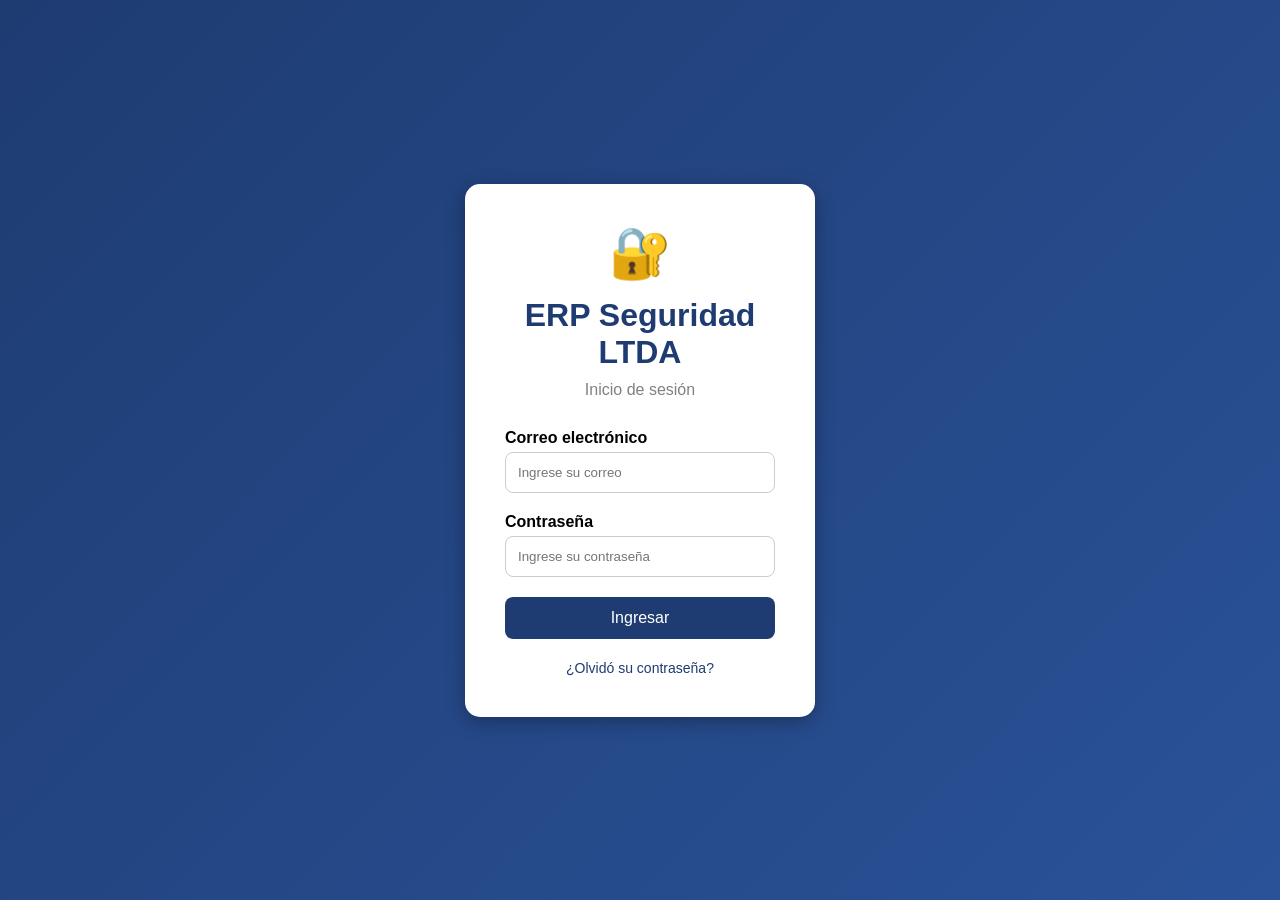
==== index.html @ 624d4dd3 "Se agrega pantalla login" ====
<!DOCTYPE html>
<html lang="es">
<head>
    <meta charset="UTF-8">
    <meta name="viewport" content="width=device-width, initial-scale=1.0">
    <title>Login ERP - Seguridad LTDA</title>

    <style>

        *{
            margin: 0;
            padding: 0;
            box-sizing: border-box;
            font-family: Arial, Helvetica, sans-serif;
        }

        body{
            background: linear-gradient(135deg, #1e3c72, #2a5298);
            height: 100vh;
            display: flex;
            justify-content: center;
            align-items: center;
        }

        .login-container{
            background: white;
            width: 350px;
            padding: 40px;
            border-radius: 15px;
            box-shadow: 0px 5px 20px rgba(0,0,0,0.3);
        }

        .login-container h1{
            text-align: center;
            margin-bottom: 10px;
            color: #1e3c72;
        }

        .login-container p{
            text-align: center;
            margin-bottom: 30px;
            color: gray;
        }

        .input-group{
            margin-bottom: 20px;
        }

        .input-group label{
            display: block;
            margin-bottom: 5px;
            font-weight: bold;
        }

        .input-group input{
            width: 100%;
            padding: 12px;
            border: 1px solid #ccc;
            border-radius: 8px;
            outline: none;
        }

        .input-group input:focus{
            border-color: #2a5298;
        }

        .btn-login{
            width: 100%;
            padding: 12px;
            border: none;
            background: #1e3c72;
            color: white;
            font-size: 16px;
            border-radius: 8px;
            cursor: pointer;
            transition: 0.3s;
        }

        .btn-login:hover{
            background: #16325c;
        }

        .extra-links{
            margin-top: 20px;
            text-align: center;
        }

        .extra-links a{
            text-decoration: none;
            color: #1e3c72;
            font-size: 14px;
        }

        .logo{
            text-align: center;
            font-size: 50px;
            margin-bottom: 15px;
        }

    </style>

</head>
<body>

    <div class="login-container">

        <div class="logo">
            🔐
        </div>

        <h1>ERP Seguridad LTDA</h1>
        <p>Inicio de sesión</p>

        <form>

            <div class="input-group">
                <label>Correo electrónico</label>
                <input type="email" placeholder="Ingrese su correo" required>
            </div>

            <div class="input-group">
                <label>Contraseña</label>
                <input type="password" placeholder="Ingrese su contraseña" required>
            </div>

            <button type="submit" class="btn-login">
                Ingresar
            </button>

        </form>

        <div class="extra-links">
            <a href="#">¿Olvidó su contraseña?</a>
        </div>

    </div>

</body>
</html>
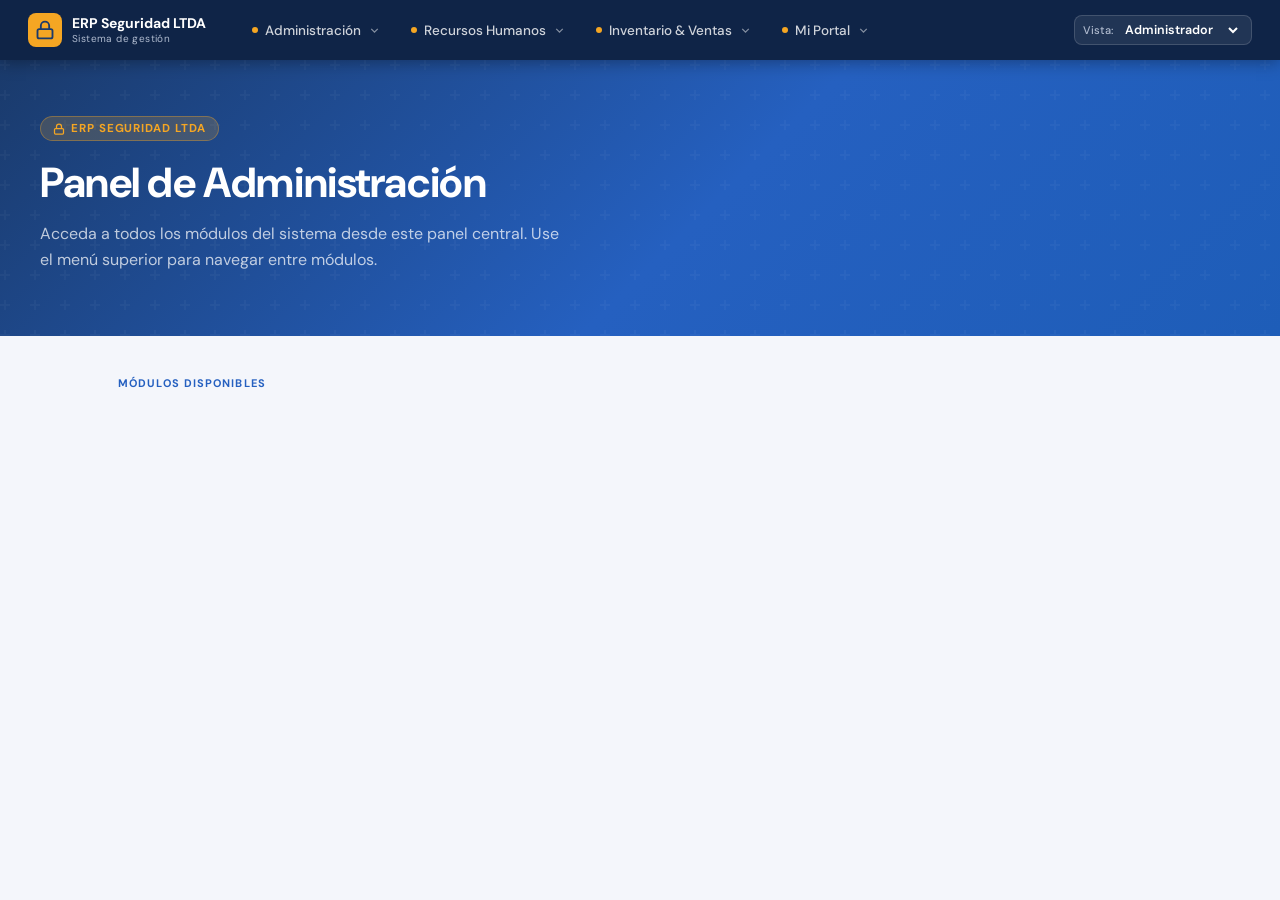
==== commit fda0bccb: "index base" ====
--- a/index.html
+++ b/index.html
@@ -1,139 +1,194 @@
 <!DOCTYPE html>
 <html lang="es">
 <head>
-    <meta charset="UTF-8">
-    <meta name="viewport" content="width=device-width, initial-scale=1.0">
-    <title>Login ERP - Seguridad LTDA</title>
-
-    <style>
-
-        *{
-            margin: 0;
-            padding: 0;
-            box-sizing: border-box;
-            font-family: Arial, Helvetica, sans-serif;
-        }
-
-        body{
-            background: linear-gradient(135deg, #1e3c72, #2a5298);
-            height: 100vh;
-            display: flex;
-            justify-content: center;
-            align-items: center;
-        }
-
-        .login-container{
-            background: white;
-            width: 350px;
-            padding: 40px;
-            border-radius: 15px;
-            box-shadow: 0px 5px 20px rgba(0,0,0,0.3);
-        }
-
-        .login-container h1{
-            text-align: center;
-            margin-bottom: 10px;
-            color: #1e3c72;
-        }
-
-        .login-container p{
-            text-align: center;
-            margin-bottom: 30px;
-            color: gray;
-        }
-
-        .input-group{
-            margin-bottom: 20px;
-        }
-
-        .input-group label{
-            display: block;
-            margin-bottom: 5px;
-            font-weight: bold;
-        }
-
-        .input-group input{
-            width: 100%;
-            padding: 12px;
-            border: 1px solid #ccc;
-            border-radius: 8px;
-            outline: none;
-        }
-
-        .input-group input:focus{
-            border-color: #2a5298;
-        }
-
-        .btn-login{
-            width: 100%;
-            padding: 12px;
-            border: none;
-            background: #1e3c72;
-            color: white;
-            font-size: 16px;
-            border-radius: 8px;
-            cursor: pointer;
-            transition: 0.3s;
-        }
-
-        .btn-login:hover{
-            background: #16325c;
-        }
-
-        .extra-links{
-            margin-top: 20px;
-            text-align: center;
-        }
-
-        .extra-links a{
-            text-decoration: none;
-            color: #1e3c72;
-            font-size: 14px;
-        }
-
-        .logo{
-            text-align: center;
-            font-size: 50px;
-            margin-bottom: 15px;
-        }
-
-    </style>
-
+  <meta charset="UTF-8" />
+  <meta name="viewport" content="width=device-width, initial-scale=1.0" />
+  <title>ERP Seguridad LTDA</title>
+  <link rel="preconnect" href="https://fonts.googleapis.com" />
+  <link rel="preconnect" href="https://fonts.gstatic.com" crossorigin />
+  <link href="https://fonts.googleapis.com/css2?family=DM+Sans:wght@300;400;500;600;700&family=DM+Mono:wght@400;500&display=swap" rel="stylesheet" />
+  <link rel="stylesheet" href="index.css" />
 </head>
 <body>
 
-    <div class="login-container">
+  <!-- ═══════════ TOPBAR ═══════════ -->
+  <header class="topbar">
 
-        <div class="logo">
-            🔐
+    <!-- Marca -->
+    <a class="tb-brand" href="index.html">
+      <div class="tb-brand-icon">
+        <svg width="20" height="20" viewBox="0 0 24 24" fill="none" stroke="#1a3a6b" stroke-width="2.2" stroke-linecap="round" stroke-linejoin="round" aria-hidden="true">
+          <rect x="3" y="11" width="18" height="11" rx="2"/>
+          <path d="M7 11V7a5 5 0 0 1 10 0v4"/>
+        </svg>
+      </div>
+      <div>
+        <div class="tb-brand-name">ERP Seguridad LTDA</div>
+        <div class="tb-brand-sub">Sistema de gestión</div>
+      </div>
+    </a>
+
+    <!-- Módulos por rol (se muestran / ocultan vía JS) -->
+    <nav class="tb-nav" id="tbNav">
+
+      <!-- Administrador -->
+      <div class="tb-menu" data-roles="admin">
+        <button class="tb-menu-btn" onclick="toggleMenu(this)">
+          <span class="dot"></span>
+          Administración
+          <svg class="chevron" width="13" height="13" viewBox="0 0 24 24" fill="none" stroke="currentColor" stroke-width="2.5"><polyline points="6 9 12 15 18 9"/></svg>
+        </button>
+        <div class="tb-dropdown">
+          <div class="dd-header"><span class="dd-role-badge"><span class="dot"></span>Administrador</span></div>
+          <div class="dd-items">
+            <div class="dd-divider"></div>
+          </div>
         </div>
+      </div>
 
-        <h1>ERP Seguridad LTDA</h1>
-        <p>Inicio de sesión</p>
+      <!-- RRHH -->
+      <div class="tb-menu" data-roles="rrhh">
+        <button class="tb-menu-btn" onclick="toggleMenu(this)">
+          <span class="dot"></span>
+          Recursos Humanos
+          <svg class="chevron" width="13" height="13" viewBox="0 0 24 24" fill="none" stroke="currentColor" stroke-width="2.5"><polyline points="6 9 12 15 18 9"/></svg>
+        </button>
+        <div class="tb-dropdown">
+          <div class="dd-header"><span class="dd-role-badge"><span class="dot"></span>RRHH</span></div>
+          <div class="dd-items">
+          </div>
+        </div>
+      </div>
 
-        <form>
+      <!-- Bodega/Ventas -->
+      <div class="tb-menu" data-roles="ventas">
+        <button class="tb-menu-btn" onclick="toggleMenu(this)">
+          <span class="dot"></span>
+          Inventario &amp; Ventas
+          <svg class="chevron" width="13" height="13" viewBox="0 0 24 24" fill="none" stroke="currentColor" stroke-width="2.5"><polyline points="6 9 12 15 18 9"/></svg>
+        </button>
+        <div class="tb-dropdown">
+          <div class="dd-header"><span class="dd-role-badge"><span class="dot"></span>Ventas / Bodega</span></div>
+          <div class="dd-items">
+          </div>
+        </div>
+      </div>
 
-            <div class="input-group">
-                <label>Correo electrónico</label>
-                <input type="email" placeholder="Ingrese su correo" required>
-            </div>
+      <!-- Empleado -->
+      <div class="tb-menu" data-roles="empleado">
+        <button class="tb-menu-btn" onclick="toggleMenu(this)">
+          <span class="dot"></span>
+          Mi Portal
+          <svg class="chevron" width="13" height="13" viewBox="0 0 24 24" fill="none" stroke="currentColor" stroke-width="2.5"><polyline points="6 9 12 15 18 9"/></svg>
+        </button>
+        <div class="tb-dropdown">
+          <div class="dd-header"><span class="dd-role-badge"><span class="dot"></span>Empleado</span></div>
+          <div class="dd-items">
+          </div>
+        </div>
+      </div>
 
-            <div class="input-group">
-                <label>Contraseña</label>
-                <input type="password" placeholder="Ingrese su contraseña" required>
-            </div>
+    </nav>
 
-            <button type="submit" class="btn-login">
-                Ingresar
-            </button>
+    <!-- Selector de rol (demo) -->
+    <div class="tb-right">
+      <div class="tb-role-selector">
+        <label for="roleSelect">Vista:</label>
+        <select id="roleSelect" onchange="setRole(this.value)">
+          <option value="admin">Administrador</option>
+          <option value="rrhh">RRHH</option>
+          <option value="ventas">Ventas / Bodega</option>
+          <option value="empleado">Empleado</option>
+        </select>
+      </div>
+    </div>
 
-        </form>
+  </header>
 
-        <div class="extra-links">
-            <a href="#">¿Olvidó su contraseña?</a>
-        </div>
+  <!-- ═══════════ HERO ═══════════ -->
+  <section class="hero">
+    <div class="hero-inner">
+      <div class="hero-badge">
+        <svg width="12" height="12" viewBox="0 0 24 24" fill="none" stroke="currentColor" stroke-width="2.5"><rect x="3" y="11" width="18" height="11" rx="2"/><path d="M7 11V7a5 5 0 0 1 10 0v4"/></svg>
+        ERP Seguridad LTDA
+      </div>
+      <h1 id="heroTitle">Panel de Administración</h1>
+      <p id="heroDesc">Acceda a todos los módulos del sistema desde este panel central. Use el menú superior para navegar entre módulos.</p>
+    </div>
+  </section>
+
+  <!-- ═══════════ MAIN ═══════════ -->
+  <main class="main">
+
+    <p class="section-label" id="gridLabel">Módulos disponibles</p>
+
+    <div class="modules-grid" id="modulesGrid">
+
+     
 
     </div>
 
+    <!-- Estado vacío (empleado sin acceso a grid completo) -->
+    <div class="empty-state" id="emptyState">
+      <svg width="48" height="48" viewBox="0 0 24 24" fill="none" stroke="currentColor" stroke-width="1.5"><rect x="3" y="11" width="18" height="11" rx="2"/><path d="M7 11V7a5 5 0 0 1 10 0v4"/></svg>
+      <h3>Sin módulos adicionales</h3>
+      <p>Use el menú superior para acceder a su portal.</p>
+    </div>
+
+  </main>
+
+  <script>
+    const roleConfig = {
+      empleado: { title: 'Mi Portal',                   desc: 'Acceda a su información personal, liquidaciones, vacaciones y más.' },
+    };
+
+    let currentRole = 'admin';
+
+    function setRole(role) {
+      currentRole = role;
+
+      // Hero
+      document.getElementById('heroTitle').textContent = roleConfig[role].title;
+      document.getElementById('heroDesc').textContent  = roleConfig[role].desc;
+
+      // Topbar menus
+      document.querySelectorAll('#tbNav .tb-menu').forEach(menu => {
+        const roles = (menu.dataset.roles || '').split(' ');
+        menu.style.display = roles.includes(role) ? '' : 'none';
+      });
+
+      // Cards
+      let visible = 0;
+      document.querySelectorAll('#modulesGrid .module-card').forEach(card => {
+        const roles = (card.dataset.roles || '').split(' ');
+        const show  = roles.includes(role);
+        card.classList.toggle('hidden', !show);
+        if (show) visible++;
+      });
+
+      // Empty state
+      document.getElementById('emptyState').style.display  = visible === 0 ? 'flex' : 'none';
+      document.getElementById('modulesGrid').style.display = visible  >  0 ? 'grid' : 'none';
+    }
+
+    function toggleMenu(btn) {
+      const menu = btn.closest('.tb-menu');
+      const isOpen = menu.classList.contains('open');
+      // Cierra todos
+      document.querySelectorAll('.tb-menu.open').forEach(m => m.classList.remove('open'));
+      if (!isOpen) menu.classList.add('open');
+    }
+
+    // Cerrar al hacer clic fuera
+    document.addEventListener('click', e => {
+      if (!e.target.closest('.tb-menu')) {
+        document.querySelectorAll('.tb-menu.open').forEach(m => m.classList.remove('open'));
+      }
+    });
+
+    // Init
+    setRole('admin');
+  </script>
+
 </body>
-</html>+</html>
--- a/index.css
+++ b/index.css
@@ -0,0 +1,370 @@
+    *, *::before, *::after { box-sizing: border-box; margin: 0; padding: 0; }
+
+    :root {
+      --navy:    #0f2447;
+      --blue:    #1a3a6b;
+      --blue-m:  #2560c0;
+      --blue-l:  #3b7de8;
+      --amber:   #F5A623;
+      --amber-d: #d4891a;
+      --white:   #ffffff;
+      --gray-1:  #f4f6fb;
+      --gray-2:  #e4eaf5;
+      --gray-3:  #b0bbcf;
+      --text:    #1a1a2e;
+      --text-s:  #4a5568;
+      --radius:  12px;
+      --bar-h:   60px;
+    }
+
+    body {
+      font-family: 'DM Sans', sans-serif;
+      background: var(--gray-1);
+      color: var(--text);
+      min-height: 100vh;
+    }
+
+    /* ─── TOPBAR ─── */
+    .topbar {
+      position: sticky;
+      top: 0;
+      z-index: 100;
+      height: var(--bar-h);
+      background: var(--navy);
+      display: flex;
+      align-items: center;
+      padding: 0 28px;
+      gap: 0;
+      box-shadow: 0 2px 16px rgba(0,0,0,.35);
+    }
+
+    .tb-brand {
+      display: flex;
+      align-items: center;
+      gap: 10px;
+      text-decoration: none;
+      flex-shrink: 0;
+      margin-right: 32px;
+    }
+    .tb-brand-icon {
+      width: 34px; height: 34px;
+      background: var(--amber);
+      border-radius: 8px;
+      display: flex; align-items: center; justify-content: center;
+      flex-shrink: 0;
+    }
+    .tb-brand-icon svg { display: block; }
+    .tb-brand-name {
+      font-size: 14px;
+      font-weight: 700;
+      color: var(--white);
+      line-height: 1.2;
+    }
+    .tb-brand-sub {
+      font-size: 10px;
+      font-weight: 400;
+      color: var(--gray-3);
+      letter-spacing: .04em;
+    }
+
+    /* ─── NAV ─── */
+    .tb-nav { display: flex; align-items: center; gap: 2px; flex: 1; }
+
+    .tb-menu { position: relative; }
+
+    .tb-menu-btn {
+      display: flex;
+      align-items: center;
+      gap: 7px;
+      padding: 8px 14px;
+      background: transparent;
+      border: none;
+      border-radius: 8px;
+      color: rgba(255,255,255,.8);
+      font-family: inherit;
+      font-size: 13.5px;
+      font-weight: 500;
+      cursor: pointer;
+      transition: background .15s, color .15s;
+      white-space: nowrap;
+    }
+    .tb-menu-btn:hover,
+    .tb-menu.open .tb-menu-btn {
+      background: rgba(255,255,255,.1);
+      color: var(--white);
+    }
+    .tb-menu-btn svg.chevron {
+      transition: transform .2s;
+      flex-shrink: 0;
+      opacity: .6;
+    }
+    .tb-menu.open .tb-menu-btn svg.chevron { transform: rotate(180deg); opacity: 1; }
+
+    /* Dot indicador de rol activo */
+    .tb-menu-btn .dot {
+      width: 6px; height: 6px;
+      border-radius: 50%;
+      background: var(--amber);
+      flex-shrink: 0;
+    }
+
+    /* ─── DROPDOWN ─── */
+    .tb-dropdown {
+      position: absolute;
+      top: calc(100% + 8px);
+      left: 0;
+      min-width: 230px;
+      background: var(--white);
+      border-radius: var(--radius);
+      box-shadow: 0 8px 40px rgba(15,36,71,.22);
+      border: 1px solid var(--gray-2);
+      overflow: hidden;
+      opacity: 0;
+      transform: translateY(-6px);
+      pointer-events: none;
+      transition: opacity .18s, transform .18s;
+    }
+    .tb-menu.open .tb-dropdown {
+      opacity: 1;
+      transform: translateY(0);
+      pointer-events: auto;
+    }
+
+    .dd-header {
+      padding: 12px 16px 8px;
+      border-bottom: 1px solid var(--gray-2);
+    }
+    .dd-role-badge {
+      display: inline-flex;
+      align-items: center;
+      gap: 5px;
+      font-size: 10.5px;
+      font-weight: 600;
+      letter-spacing: .07em;
+      text-transform: uppercase;
+      color: var(--blue);
+      background: #e8effe;
+      border-radius: 20px;
+      padding: 3px 9px;
+    }
+    .dd-role-badge .dot {
+      width: 5px; height: 5px;
+      border-radius: 50%;
+      background: var(--blue-m);
+    }
+
+    .dd-items { padding: 6px; }
+
+    .dd-item {
+      display: flex;
+      align-items: center;
+      gap: 10px;
+      padding: 9px 12px;
+      border-radius: 8px;
+      text-decoration: none;
+      color: var(--text);
+      font-size: 13.5px;
+      font-weight: 500;
+      transition: background .13s;
+    }
+    .dd-item:hover { background: var(--gray-1); }
+
+    .dd-item-icon {
+      width: 30px; height: 30px;
+      border-radius: 8px;
+      display: flex; align-items: center; justify-content: center;
+      flex-shrink: 0;
+    }
+    .dd-item-icon.blue  { background: #dbe8fc; color: var(--blue-m); }
+    .dd-item-icon.amber { background: #fef3d8; color: var(--amber-d); }
+    .dd-item-icon.green { background: #d7f5e8; color: #1a7a50; }
+    .dd-item-icon.violet{ background: #ede8fe; color: #6040c0; }
+
+    .dd-item-text { flex: 1; }
+    .dd-item-name { display: block; }
+    .dd-item-desc {
+      display: block;
+      font-size: 11px;
+      color: var(--text-s);
+      font-weight: 400;
+      margin-top: 1px;
+    }
+
+    .dd-divider {
+      height: 1px;
+      background: var(--gray-2);
+      margin: 4px 6px;
+    }
+
+    /* ─── RIGHT SIDE TOPBAR ─── */
+    .tb-right {
+      display: flex;
+      align-items: center;
+      gap: 12px;
+      margin-left: auto;
+    }
+
+    .tb-role-selector {
+      display: flex;
+      align-items: center;
+      gap: 8px;
+      background: rgba(255,255,255,.08);
+      border: 1px solid rgba(255,255,255,.15);
+      border-radius: 8px;
+      padding: 5px 10px 5px 8px;
+    }
+    .tb-role-selector label {
+      font-size: 11px;
+      color: var(--gray-3);
+      white-space: nowrap;
+      font-weight: 500;
+    }
+    .tb-role-selector select {
+      background: transparent;
+      border: none;
+      color: var(--white);
+      font-family: inherit;
+      font-size: 12.5px;
+      font-weight: 600;
+      cursor: pointer;
+      outline: none;
+      padding-right: 2px;
+    }
+    .tb-role-selector select option { background: var(--navy); color: var(--white); }
+
+    /* ─── HERO / CONTENT AREA ─── */
+    .hero {
+      background: linear-gradient(135deg, var(--blue) 0%, var(--blue-m) 55%, #1e5db8 100%);
+      padding: 56px 40px 64px;
+      position: relative;
+      overflow: hidden;
+    }
+    .hero::before {
+      content: '';
+      position: absolute;
+      inset: 0;
+      background: url("data:image/svg+xml,%3Csvg width='60' height='60' viewBox='0 0 60 60' xmlns='http://www.w3.org/2000/svg'%3E%3Cg fill='none' fill-rule='evenodd'%3E%3Cg fill='%23ffffff' fill-opacity='0.03'%3E%3Cpath d='M36 34v-4h-2v4h-4v2h4v4h2v-4h4v-2h-4zm0-30V0h-2v4h-4v2h4v4h2V6h4V4h-4zM6 34v-4H4v4H0v2h4v4h2v-4h4v-2H6zM6 4V0H4v4H0v2h4v4h2V6h4V4H6z'/%3E%3C/g%3E%3C/g%3E%3C/svg%3E");
+      pointer-events: none;
+    }
+    .hero-inner { position: relative; max-width: 680px; }
+    .hero-badge {
+      display: inline-flex;
+      align-items: center;
+      gap: 6px;
+      background: rgba(245,166,35,.18);
+      border: 1px solid rgba(245,166,35,.35);
+      color: var(--amber);
+      font-size: 11.5px;
+      font-weight: 700;
+      letter-spacing: .08em;
+      text-transform: uppercase;
+      border-radius: 20px;
+      padding: 4px 12px;
+      margin-bottom: 18px;
+    }
+    .hero h1 {
+      font-size: clamp(28px, 4vw, 42px);
+      font-weight: 700;
+      color: var(--white);
+      line-height: 1.15;
+      margin-bottom: 14px;
+      letter-spacing: -.01em;
+    }
+    .hero p {
+      font-size: 16px;
+      color: rgba(255,255,255,.72);
+      line-height: 1.6;
+      max-width: 520px;
+    }
+
+    /* ─── MAIN CONTENT ─── */
+    .main { max-width: 1100px; margin: 0 auto; padding: 40px 28px 80px; }
+
+    .section-label {
+      font-size: 11px;
+      font-weight: 700;
+      letter-spacing: .1em;
+      text-transform: uppercase;
+      color: var(--blue-m);
+      margin-bottom: 14px;
+    }
+
+    .modules-grid {
+      display: grid;
+      grid-template-columns: repeat(auto-fill, minmax(240px, 1fr));
+      gap: 16px;
+      margin-bottom: 40px;
+    }
+
+    .module-card {
+      background: var(--white);
+      border-radius: var(--radius);
+      padding: 22px 20px;
+      text-decoration: none;
+      color: var(--text);
+      border: 1.5px solid var(--gray-2);
+      display: flex;
+      flex-direction: column;
+      gap: 12px;
+      transition: border-color .18s, box-shadow .18s, transform .18s;
+      cursor: pointer;
+    }
+    .module-card:hover {
+      border-color: var(--blue-l);
+      box-shadow: 0 6px 28px rgba(37,96,192,.13);
+      transform: translateY(-2px);
+    }
+    .module-card.hidden { display: none; }
+
+    .mc-icon {
+      width: 44px; height: 44px;
+      border-radius: 10px;
+      display: flex; align-items: center; justify-content: center;
+    }
+    .mc-icon.blue   { background: #dbe8fc; color: var(--blue-m); }
+    .mc-icon.amber  { background: #fef3d8; color: var(--amber-d); }
+    .mc-icon.green  { background: #d7f5e8; color: #1a7a50; }
+    .mc-icon.violet { background: #ede8fe; color: #6040c0; }
+
+    .mc-title {
+      font-size: 15px;
+      font-weight: 700;
+      color: var(--text);
+    }
+    .mc-desc {
+      font-size: 12.5px;
+      color: var(--text-s);
+      line-height: 1.5;
+    }
+    .mc-arrow {
+      display: flex;
+      align-items: center;
+      gap: 4px;
+      font-size: 12px;
+      font-weight: 600;
+      color: var(--blue-m);
+      margin-top: auto;
+      padding-top: 4px;
+    }
+
+    /* ─── EMPTY STATE ─── */
+    .empty-state {
+      display: none;
+      flex-direction: column;
+      align-items: center;
+      justify-content: center;
+      padding: 60px 20px;
+      text-align: center;
+      color: var(--text-s);
+    }
+    .empty-state svg { opacity: .3; margin-bottom: 14px; }
+    .empty-state h3 { font-size: 16px; margin-bottom: 6px; color: var(--text); }
+    .empty-state p  { font-size: 13.5px; }
+
+    /* Responsive */
+    @media (max-width: 600px) {
+      .tb-brand-sub, .tb-role-selector label { display: none; }
+      .topbar { padding: 0 14px; }
+      .hero { padding: 36px 20px 48px; }
+      .main { padding: 28px 16px 60px; }
+    }
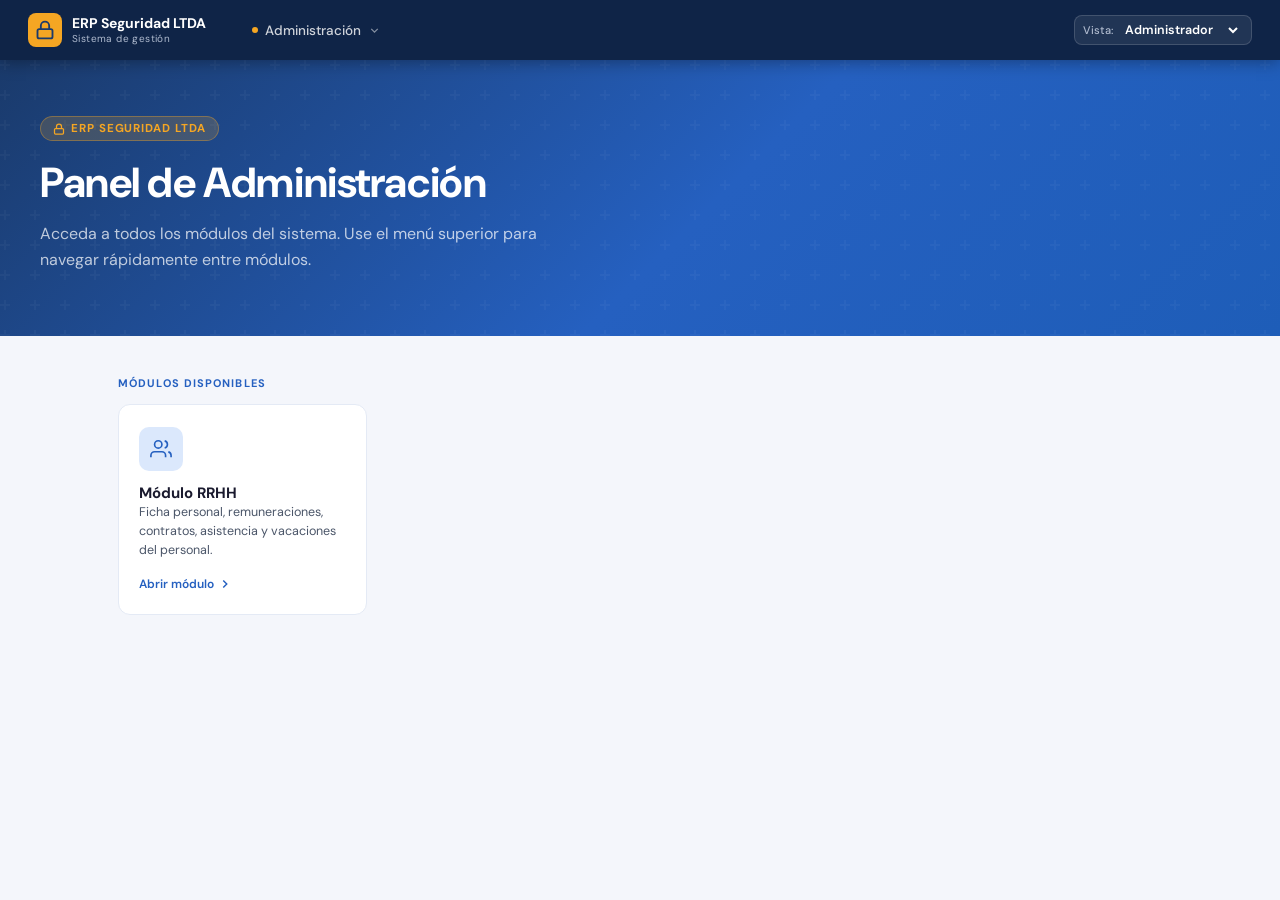
==== commit dd8eb30e: "sprint 1 y sprint 2 realizado" ====
--- a/index.html
+++ b/index.html
@@ -7,7 +7,378 @@
   <link rel="preconnect" href="https://fonts.googleapis.com" />
   <link rel="preconnect" href="https://fonts.gstatic.com" crossorigin />
   <link href="https://fonts.googleapis.com/css2?family=DM+Sans:wght@300;400;500;600;700&family=DM+Mono:wght@400;500&display=swap" rel="stylesheet" />
-  <link rel="stylesheet" href="index.css" />
+  <style>
+    *, *::before, *::after { box-sizing: border-box; margin: 0; padding: 0; }
+
+    :root {
+      --navy:    #0f2447;
+      --blue:    #1a3a6b;
+      --blue-m:  #2560c0;
+      --blue-l:  #3b7de8;
+      --amber:   #F5A623;
+      --amber-d: #d4891a;
+      --white:   #ffffff;
+      --gray-1:  #f4f6fb;
+      --gray-2:  #e4eaf5;
+      --gray-3:  #b0bbcf;
+      --text:    #1a1a2e;
+      --text-s:  #4a5568;
+      --radius:  12px;
+      --bar-h:   60px;
+    }
+
+    body {
+      font-family: 'DM Sans', sans-serif;
+      background: var(--gray-1);
+      color: var(--text);
+      min-height: 100vh;
+    }
+
+    /* ─── TOPBAR ─── */
+    .topbar {
+      position: sticky;
+      top: 0;
+      z-index: 100;
+      height: var(--bar-h);
+      background: var(--navy);
+      display: flex;
+      align-items: center;
+      padding: 0 28px;
+      gap: 0;
+      box-shadow: 0 2px 16px rgba(0,0,0,.35);
+    }
+
+    .tb-brand {
+      display: flex;
+      align-items: center;
+      gap: 10px;
+      text-decoration: none;
+      flex-shrink: 0;
+      margin-right: 32px;
+    }
+    .tb-brand-icon {
+      width: 34px; height: 34px;
+      background: var(--amber);
+      border-radius: 8px;
+      display: flex; align-items: center; justify-content: center;
+      flex-shrink: 0;
+    }
+    .tb-brand-icon svg { display: block; }
+    .tb-brand-name {
+      font-size: 14px;
+      font-weight: 700;
+      color: var(--white);
+      line-height: 1.2;
+    }
+    .tb-brand-sub {
+      font-size: 10px;
+      font-weight: 400;
+      color: var(--gray-3);
+      letter-spacing: .04em;
+    }
+
+    /* ─── NAV ─── */
+    .tb-nav { display: flex; align-items: center; gap: 2px; flex: 1; }
+
+    .tb-menu { position: relative; }
+
+    .tb-menu-btn {
+      display: flex;
+      align-items: center;
+      gap: 7px;
+      padding: 8px 14px;
+      background: transparent;
+      border: none;
+      border-radius: 8px;
+      color: rgba(255,255,255,.8);
+      font-family: inherit;
+      font-size: 13.5px;
+      font-weight: 500;
+      cursor: pointer;
+      transition: background .15s, color .15s;
+      white-space: nowrap;
+    }
+    .tb-menu-btn:hover,
+    .tb-menu.open .tb-menu-btn {
+      background: rgba(255,255,255,.1);
+      color: var(--white);
+    }
+    .tb-menu-btn svg.chevron {
+      transition: transform .2s;
+      flex-shrink: 0;
+      opacity: .6;
+    }
+    .tb-menu.open .tb-menu-btn svg.chevron { transform: rotate(180deg); opacity: 1; }
+
+    /* Dot indicador de rol activo */
+    .tb-menu-btn .dot {
+      width: 6px; height: 6px;
+      border-radius: 50%;
+      background: var(--amber);
+      flex-shrink: 0;
+    }
+
+    /* ─── DROPDOWN ─── */
+    .tb-dropdown {
+      position: absolute;
+      top: calc(100% + 8px);
+      left: 0;
+      min-width: 230px;
+      background: var(--white);
+      border-radius: var(--radius);
+      box-shadow: 0 8px 40px rgba(15,36,71,.22);
+      border: 1px solid var(--gray-2);
+      overflow: hidden;
+      opacity: 0;
+      transform: translateY(-6px);
+      pointer-events: none;
+      transition: opacity .18s, transform .18s;
+    }
+    .tb-menu.open .tb-dropdown {
+      opacity: 1;
+      transform: translateY(0);
+      pointer-events: auto;
+    }
+
+    .dd-header {
+      padding: 12px 16px 8px;
+      border-bottom: 1px solid var(--gray-2);
+    }
+    .dd-role-badge {
+      display: inline-flex;
+      align-items: center;
+      gap: 5px;
+      font-size: 10.5px;
+      font-weight: 600;
+      letter-spacing: .07em;
+      text-transform: uppercase;
+      color: var(--blue);
+      background: #e8effe;
+      border-radius: 20px;
+      padding: 3px 9px;
+    }
+    .dd-role-badge .dot {
+      width: 5px; height: 5px;
+      border-radius: 50%;
+      background: var(--blue-m);
+    }
+
+    .dd-items { padding: 6px; }
+
+    .dd-item {
+      display: flex;
+      align-items: center;
+      gap: 10px;
+      padding: 9px 12px;
+      border-radius: 8px;
+      text-decoration: none;
+      color: var(--text);
+      font-size: 13.5px;
+      font-weight: 500;
+      transition: background .13s;
+    }
+    .dd-item:hover { background: var(--gray-1); }
+
+    .dd-item-icon {
+      width: 30px; height: 30px;
+      border-radius: 8px;
+      display: flex; align-items: center; justify-content: center;
+      flex-shrink: 0;
+    }
+    .dd-item-icon.blue  { background: #dbe8fc; color: var(--blue-m); }
+    .dd-item-icon.amber { background: #fef3d8; color: var(--amber-d); }
+    .dd-item-icon.green { background: #d7f5e8; color: #1a7a50; }
+    .dd-item-icon.violet{ background: #ede8fe; color: #6040c0; }
+
+    .dd-item-text { flex: 1; }
+    .dd-item-name { display: block; }
+    .dd-item-desc {
+      display: block;
+      font-size: 11px;
+      color: var(--text-s);
+      font-weight: 400;
+      margin-top: 1px;
+    }
+
+    .dd-divider {
+      height: 1px;
+      background: var(--gray-2);
+      margin: 4px 6px;
+    }
+
+    /* ─── RIGHT SIDE TOPBAR ─── */
+    .tb-right {
+      display: flex;
+      align-items: center;
+      gap: 12px;
+      margin-left: auto;
+    }
+
+    .tb-role-selector {
+      display: flex;
+      align-items: center;
+      gap: 8px;
+      background: rgba(255,255,255,.08);
+      border: 1px solid rgba(255,255,255,.15);
+      border-radius: 8px;
+      padding: 5px 10px 5px 8px;
+    }
+    .tb-role-selector label {
+      font-size: 11px;
+      color: var(--gray-3);
+      white-space: nowrap;
+      font-weight: 500;
+    }
+    .tb-role-selector select {
+      background: transparent;
+      border: none;
+      color: var(--white);
+      font-family: inherit;
+      font-size: 12.5px;
+      font-weight: 600;
+      cursor: pointer;
+      outline: none;
+      padding-right: 2px;
+    }
+    .tb-role-selector select option { background: var(--navy); color: var(--white); }
+
+    /* ─── HERO / CONTENT AREA ─── */
+    .hero {
+      background: linear-gradient(135deg, var(--blue) 0%, var(--blue-m) 55%, #1e5db8 100%);
+      padding: 56px 40px 64px;
+      position: relative;
+      overflow: hidden;
+    }
+    .hero::before {
+      content: '';
+      position: absolute;
+      inset: 0;
+      background: url("data:image/svg+xml,%3Csvg width='60' height='60' viewBox='0 0 60 60' xmlns='http://www.w3.org/2000/svg'%3E%3Cg fill='none' fill-rule='evenodd'%3E%3Cg fill='%23ffffff' fill-opacity='0.03'%3E%3Cpath d='M36 34v-4h-2v4h-4v2h4v4h2v-4h4v-2h-4zm0-30V0h-2v4h-4v2h4v4h2V6h4V4h-4zM6 34v-4H4v4H0v2h4v4h2v-4h4v-2H6zM6 4V0H4v4H0v2h4v4h2V6h4V4H6z'/%3E%3C/g%3E%3C/g%3E%3C/svg%3E");
+      pointer-events: none;
+    }
+    .hero-inner { position: relative; max-width: 680px; }
+    .hero-badge {
+      display: inline-flex;
+      align-items: center;
+      gap: 6px;
+      background: rgba(245,166,35,.18);
+      border: 1px solid rgba(245,166,35,.35);
+      color: var(--amber);
+      font-size: 11.5px;
+      font-weight: 700;
+      letter-spacing: .08em;
+      text-transform: uppercase;
+      border-radius: 20px;
+      padding: 4px 12px;
+      margin-bottom: 18px;
+    }
+    .hero h1 {
+      font-size: clamp(28px, 4vw, 42px);
+      font-weight: 700;
+      color: var(--white);
+      line-height: 1.15;
+      margin-bottom: 14px;
+      letter-spacing: -.01em;
+    }
+    .hero p {
+      font-size: 16px;
+      color: rgba(255,255,255,.72);
+      line-height: 1.6;
+      max-width: 520px;
+    }
+
+    /* ─── MAIN CONTENT ─── */
+    .main { max-width: 1100px; margin: 0 auto; padding: 40px 28px 80px; }
+
+    .section-label {
+      font-size: 11px;
+      font-weight: 700;
+      letter-spacing: .1em;
+      text-transform: uppercase;
+      color: var(--blue-m);
+      margin-bottom: 14px;
+    }
+
+    .modules-grid {
+      display: grid;
+      grid-template-columns: repeat(auto-fill, minmax(240px, 1fr));
+      gap: 16px;
+      margin-bottom: 40px;
+    }
+
+    .module-card {
+      background: var(--white);
+      border-radius: var(--radius);
+      padding: 22px 20px;
+      text-decoration: none;
+      color: var(--text);
+      border: 1.5px solid var(--gray-2);
+      display: flex;
+      flex-direction: column;
+      gap: 12px;
+      transition: border-color .18s, box-shadow .18s, transform .18s;
+      cursor: pointer;
+    }
+    .module-card:hover {
+      border-color: var(--blue-l);
+      box-shadow: 0 6px 28px rgba(37,96,192,.13);
+      transform: translateY(-2px);
+    }
+    .module-card.hidden { display: none; }
+
+    .mc-icon {
+      width: 44px; height: 44px;
+      border-radius: 10px;
+      display: flex; align-items: center; justify-content: center;
+    }
+    .mc-icon.blue   { background: #dbe8fc; color: var(--blue-m); }
+    .mc-icon.amber  { background: #fef3d8; color: var(--amber-d); }
+    .mc-icon.green  { background: #d7f5e8; color: #1a7a50; }
+    .mc-icon.violet { background: #ede8fe; color: #6040c0; }
+
+    .mc-title {
+      font-size: 15px;
+      font-weight: 700;
+      color: var(--text);
+    }
+    .mc-desc {
+      font-size: 12.5px;
+      color: var(--text-s);
+      line-height: 1.5;
+    }
+    .mc-arrow {
+      display: flex;
+      align-items: center;
+      gap: 4px;
+      font-size: 12px;
+      font-weight: 600;
+      color: var(--blue-m);
+      margin-top: auto;
+      padding-top: 4px;
+    }
+
+    /* ─── EMPTY STATE ─── */
+    .empty-state {
+      display: none;
+      flex-direction: column;
+      align-items: center;
+      justify-content: center;
+      padding: 60px 20px;
+      text-align: center;
+      color: var(--text-s);
+    }
+    .empty-state svg { opacity: .3; margin-bottom: 14px; }
+    .empty-state h3 { font-size: 16px; margin-bottom: 6px; color: var(--text); }
+    .empty-state p  { font-size: 13.5px; }
+
+    /* Responsive */
+    @media (max-width: 600px) {
+      .tb-brand-sub, .tb-role-selector label { display: none; }
+      .topbar { padding: 0 14px; }
+      .hero { padding: 36px 20px 48px; }
+      .main { padding: 28px 16px 60px; }
+    }
+  </style>
 </head>
 <body>
 
@@ -41,6 +412,10 @@
         <div class="tb-dropdown">
           <div class="dd-header"><span class="dd-role-badge"><span class="dot"></span>Administrador</span></div>
           <div class="dd-items">
+            <a class="dd-item" href="modulo_rrhh.html">
+              <div class="dd-item-icon blue"><svg width="16" height="16" viewBox="0 0 24 24" fill="none" stroke="currentColor" stroke-width="2"><path d="M17 21v-2a4 4 0 0 0-4-4H5a4 4 0 0 0-4 4v2"/><circle cx="9" cy="7" r="4"/></svg></div>
+              <div class="dd-item-text"><span class="dd-item-name">Recursos Humanos</span><span class="dd-item-desc">Personal, remuneraciones, contratos</span></div>
+            </a>
             <div class="dd-divider"></div>
           </div>
         </div>
@@ -56,6 +431,14 @@
         <div class="tb-dropdown">
           <div class="dd-header"><span class="dd-role-badge"><span class="dot"></span>RRHH</span></div>
           <div class="dd-items">
+            <a class="dd-item" href="modulo_rrhh.html">
+              <div class="dd-item-icon blue"><svg width="16" height="16" viewBox="0 0 24 24" fill="none" stroke="currentColor" stroke-width="2"><path d="M17 21v-2a4 4 0 0 0-4-4H5a4 4 0 0 0-4 4v2"/><circle cx="9" cy="7" r="4"/></svg></div>
+              <div class="dd-item-text"><span class="dd-item-name">Módulo RRHH</span><span class="dd-item-desc">Ficha personal, remuneraciones, contratos</span></div>
+            </a>
+            <a class="dd-item" href="portal_empleado.html">
+              <div class="dd-item-icon green"><svg width="16" height="16" viewBox="0 0 24 24" fill="none" stroke="currentColor" stroke-width="2"><path d="M20 21v-2a4 4 0 0 0-4-4H8a4 4 0 0 0-4 4v2"/><circle cx="12" cy="7" r="4"/></svg></div>
+              <div class="dd-item-text"><span class="dd-item-name">Portal Empleado</span><span class="dd-item-desc">Autoservicio del personal</span></div>
+            </a>
           </div>
         </div>
       </div>
@@ -70,6 +453,14 @@
         <div class="tb-dropdown">
           <div class="dd-header"><span class="dd-role-badge"><span class="dot"></span>Ventas / Bodega</span></div>
           <div class="dd-items">
+            <a class="dd-item" href="modulo_inventario.html">
+              <div class="dd-item-icon amber"><svg width="16" height="16" viewBox="0 0 24 24" fill="none" stroke="currentColor" stroke-width="2"><path d="M21 16V8a2 2 0 0 0-1-1.73L13 2.27a2 2 0 0 0-2 0L4 6.27A2 2 0 0 0 3 8v8a2 2 0 0 0 1 1.73L11 21.73a2 2 0 0 0 2 0l7-4A2 2 0 0 0 21 16z"/></svg></div>
+              <div class="dd-item-text"><span class="dd-item-name">Inventario / Ventas</span><span class="dd-item-desc">Productos, bodegas, stock, precios</span></div>
+            </a>
+            <a class="dd-item" href="portal_ventas.html">
+              <div class="dd-item-icon violet"><svg width="16" height="16" viewBox="0 0 24 24" fill="none" stroke="currentColor" stroke-width="2"><circle cx="9" cy="21" r="1"/><circle cx="20" cy="21" r="1"/><path d="M1 1h4l2.68 13.39a2 2 0 0 0 2 1.61h9.72a2 2 0 0 0 2-1.61L23 6H6"/></svg></div>
+              <div class="dd-item-text"><span class="dd-item-name">Portal Cliente</span><span class="dd-item-desc">Catálogo y pedidos en línea</span></div>
+            </a>
           </div>
         </div>
       </div>
@@ -84,6 +475,10 @@
         <div class="tb-dropdown">
           <div class="dd-header"><span class="dd-role-badge"><span class="dot"></span>Empleado</span></div>
           <div class="dd-items">
+            <a class="dd-item" href="portal_empleado.html">
+              <div class="dd-item-icon green"><svg width="16" height="16" viewBox="0 0 24 24" fill="none" stroke="currentColor" stroke-width="2"><path d="M20 21v-2a4 4 0 0 0-4-4H8a4 4 0 0 0-4 4v2"/><circle cx="12" cy="7" r="4"/></svg></div>
+              <div class="dd-item-text"><span class="dd-item-name">Portal del Empleado</span><span class="dd-item-desc">Liquidaciones, vacaciones, licencias</span></div>
+            </a>
           </div>
         </div>
       </div>
@@ -124,7 +519,20 @@
 
     <div class="modules-grid" id="modulesGrid">
 
-     
+      <!-- RRHH -->
+      <a class="module-card" href="modulo_rrhh.html" data-roles="admin rrhh">
+        <div class="mc-icon blue">
+          <svg width="22" height="22" viewBox="0 0 24 24" fill="none" stroke="currentColor" stroke-width="1.8"><path d="M17 21v-2a4 4 0 0 0-4-4H5a4 4 0 0 0-4 4v2"/><circle cx="9" cy="7" r="4"/><path d="M23 21v-2a4 4 0 0 0-3-3.87"/><path d="M16 3.13a4 4 0 0 1 0 7.75"/></svg>
+        </div>
+        <div>
+          <div class="mc-title">Módulo RRHH</div>
+          <div class="mc-desc">Ficha personal, remuneraciones, contratos, asistencia y vacaciones del personal.</div>
+        </div>
+        <div class="mc-arrow">
+          Abrir módulo
+          <svg width="14" height="14" viewBox="0 0 24 24" fill="none" stroke="currentColor" stroke-width="2.5"><polyline points="9 18 15 12 9 6"/></svg>
+        </div>
+      </a>
 
     </div>
 
@@ -139,6 +547,9 @@
 
   <script>
     const roleConfig = {
+      admin:    { title: 'Panel de Administración',     desc: 'Acceda a todos los módulos del sistema. Use el menú superior para navegar rápidamente entre módulos.' },
+      rrhh:     { title: 'Panel de Recursos Humanos',   desc: 'Gestione el personal, remuneraciones y el portal del empleado desde aquí.' },
+      ventas:   { title: 'Panel de Inventario & Ventas',desc: 'Controle el inventario, stock y el portal de clientes desde un solo lugar.' },
       empleado: { title: 'Mi Portal',                   desc: 'Acceda a su información personal, liquidaciones, vacaciones y más.' },
     };
 
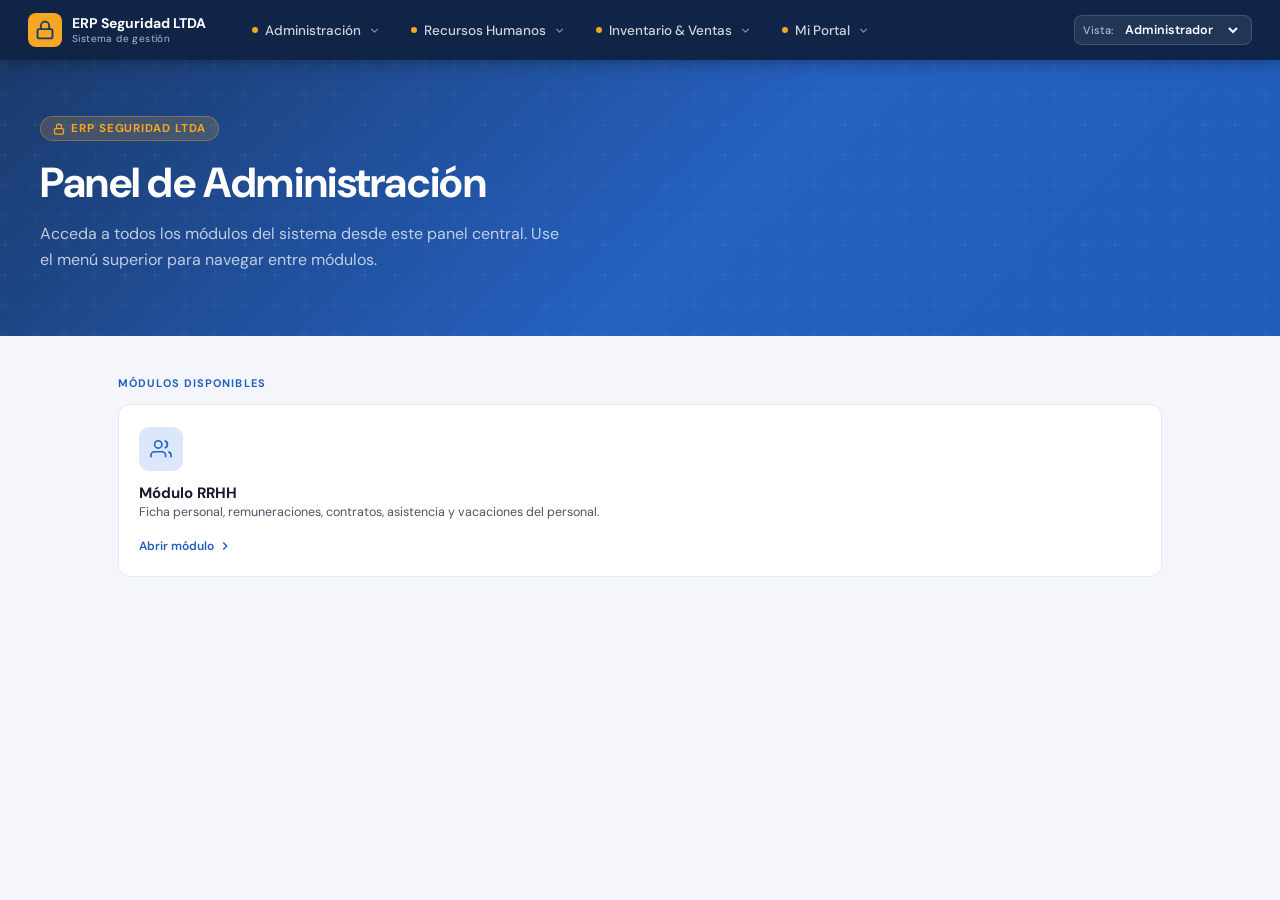
==== commit 1fd5ce7d: "sprint 1 y sprint 2 corregido" ====
--- a/index.html
+++ b/index.html
@@ -7,378 +7,7 @@
   <link rel="preconnect" href="https://fonts.googleapis.com" />
   <link rel="preconnect" href="https://fonts.gstatic.com" crossorigin />
   <link href="https://fonts.googleapis.com/css2?family=DM+Sans:wght@300;400;500;600;700&family=DM+Mono:wght@400;500&display=swap" rel="stylesheet" />
-  <style>
-    *, *::before, *::after { box-sizing: border-box; margin: 0; padding: 0; }
-
-    :root {
-      --navy:    #0f2447;
-      --blue:    #1a3a6b;
-      --blue-m:  #2560c0;
-      --blue-l:  #3b7de8;
-      --amber:   #F5A623;
-      --amber-d: #d4891a;
-      --white:   #ffffff;
-      --gray-1:  #f4f6fb;
-      --gray-2:  #e4eaf5;
-      --gray-3:  #b0bbcf;
-      --text:    #1a1a2e;
-      --text-s:  #4a5568;
-      --radius:  12px;
-      --bar-h:   60px;
-    }
-
-    body {
-      font-family: 'DM Sans', sans-serif;
-      background: var(--gray-1);
-      color: var(--text);
-      min-height: 100vh;
-    }
-
-    /* ─── TOPBAR ─── */
-    .topbar {
-      position: sticky;
-      top: 0;
-      z-index: 100;
-      height: var(--bar-h);
-      background: var(--navy);
-      display: flex;
-      align-items: center;
-      padding: 0 28px;
-      gap: 0;
-      box-shadow: 0 2px 16px rgba(0,0,0,.35);
-    }
-
-    .tb-brand {
-      display: flex;
-      align-items: center;
-      gap: 10px;
-      text-decoration: none;
-      flex-shrink: 0;
-      margin-right: 32px;
-    }
-    .tb-brand-icon {
-      width: 34px; height: 34px;
-      background: var(--amber);
-      border-radius: 8px;
-      display: flex; align-items: center; justify-content: center;
-      flex-shrink: 0;
-    }
-    .tb-brand-icon svg { display: block; }
-    .tb-brand-name {
-      font-size: 14px;
-      font-weight: 700;
-      color: var(--white);
-      line-height: 1.2;
-    }
-    .tb-brand-sub {
-      font-size: 10px;
-      font-weight: 400;
-      color: var(--gray-3);
-      letter-spacing: .04em;
-    }
-
-    /* ─── NAV ─── */
-    .tb-nav { display: flex; align-items: center; gap: 2px; flex: 1; }
-
-    .tb-menu { position: relative; }
-
-    .tb-menu-btn {
-      display: flex;
-      align-items: center;
-      gap: 7px;
-      padding: 8px 14px;
-      background: transparent;
-      border: none;
-      border-radius: 8px;
-      color: rgba(255,255,255,.8);
-      font-family: inherit;
-      font-size: 13.5px;
-      font-weight: 500;
-      cursor: pointer;
-      transition: background .15s, color .15s;
-      white-space: nowrap;
-    }
-    .tb-menu-btn:hover,
-    .tb-menu.open .tb-menu-btn {
-      background: rgba(255,255,255,.1);
-      color: var(--white);
-    }
-    .tb-menu-btn svg.chevron {
-      transition: transform .2s;
-      flex-shrink: 0;
-      opacity: .6;
-    }
-    .tb-menu.open .tb-menu-btn svg.chevron { transform: rotate(180deg); opacity: 1; }
-
-    /* Dot indicador de rol activo */
-    .tb-menu-btn .dot {
-      width: 6px; height: 6px;
-      border-radius: 50%;
-      background: var(--amber);
-      flex-shrink: 0;
-    }
-
-    /* ─── DROPDOWN ─── */
-    .tb-dropdown {
-      position: absolute;
-      top: calc(100% + 8px);
-      left: 0;
-      min-width: 230px;
-      background: var(--white);
-      border-radius: var(--radius);
-      box-shadow: 0 8px 40px rgba(15,36,71,.22);
-      border: 1px solid var(--gray-2);
-      overflow: hidden;
-      opacity: 0;
-      transform: translateY(-6px);
-      pointer-events: none;
-      transition: opacity .18s, transform .18s;
-    }
-    .tb-menu.open .tb-dropdown {
-      opacity: 1;
-      transform: translateY(0);
-      pointer-events: auto;
-    }
-
-    .dd-header {
-      padding: 12px 16px 8px;
-      border-bottom: 1px solid var(--gray-2);
-    }
-    .dd-role-badge {
-      display: inline-flex;
-      align-items: center;
-      gap: 5px;
-      font-size: 10.5px;
-      font-weight: 600;
-      letter-spacing: .07em;
-      text-transform: uppercase;
-      color: var(--blue);
-      background: #e8effe;
-      border-radius: 20px;
-      padding: 3px 9px;
-    }
-    .dd-role-badge .dot {
-      width: 5px; height: 5px;
-      border-radius: 50%;
-      background: var(--blue-m);
-    }
-
-    .dd-items { padding: 6px; }
-
-    .dd-item {
-      display: flex;
-      align-items: center;
-      gap: 10px;
-      padding: 9px 12px;
-      border-radius: 8px;
-      text-decoration: none;
-      color: var(--text);
-      font-size: 13.5px;
-      font-weight: 500;
-      transition: background .13s;
-    }
-    .dd-item:hover { background: var(--gray-1); }
-
-    .dd-item-icon {
-      width: 30px; height: 30px;
-      border-radius: 8px;
-      display: flex; align-items: center; justify-content: center;
-      flex-shrink: 0;
-    }
-    .dd-item-icon.blue  { background: #dbe8fc; color: var(--blue-m); }
-    .dd-item-icon.amber { background: #fef3d8; color: var(--amber-d); }
-    .dd-item-icon.green { background: #d7f5e8; color: #1a7a50; }
-    .dd-item-icon.violet{ background: #ede8fe; color: #6040c0; }
-
-    .dd-item-text { flex: 1; }
-    .dd-item-name { display: block; }
-    .dd-item-desc {
-      display: block;
-      font-size: 11px;
-      color: var(--text-s);
-      font-weight: 400;
-      margin-top: 1px;
-    }
-
-    .dd-divider {
-      height: 1px;
-      background: var(--gray-2);
-      margin: 4px 6px;
-    }
-
-    /* ─── RIGHT SIDE TOPBAR ─── */
-    .tb-right {
-      display: flex;
-      align-items: center;
-      gap: 12px;
-      margin-left: auto;
-    }
-
-    .tb-role-selector {
-      display: flex;
-      align-items: center;
-      gap: 8px;
-      background: rgba(255,255,255,.08);
-      border: 1px solid rgba(255,255,255,.15);
-      border-radius: 8px;
-      padding: 5px 10px 5px 8px;
-    }
-    .tb-role-selector label {
-      font-size: 11px;
-      color: var(--gray-3);
-      white-space: nowrap;
-      font-weight: 500;
-    }
-    .tb-role-selector select {
-      background: transparent;
-      border: none;
-      color: var(--white);
-      font-family: inherit;
-      font-size: 12.5px;
-      font-weight: 600;
-      cursor: pointer;
-      outline: none;
-      padding-right: 2px;
-    }
-    .tb-role-selector select option { background: var(--navy); color: var(--white); }
-
-    /* ─── HERO / CONTENT AREA ─── */
-    .hero {
-      background: linear-gradient(135deg, var(--blue) 0%, var(--blue-m) 55%, #1e5db8 100%);
-      padding: 56px 40px 64px;
-      position: relative;
-      overflow: hidden;
-    }
-    .hero::before {
-      content: '';
-      position: absolute;
-      inset: 0;
-      background: url("data:image/svg+xml,%3Csvg width='60' height='60' viewBox='0 0 60 60' xmlns='http://www.w3.org/2000/svg'%3E%3Cg fill='none' fill-rule='evenodd'%3E%3Cg fill='%23ffffff' fill-opacity='0.03'%3E%3Cpath d='M36 34v-4h-2v4h-4v2h4v4h2v-4h4v-2h-4zm0-30V0h-2v4h-4v2h4v4h2V6h4V4h-4zM6 34v-4H4v4H0v2h4v4h2v-4h4v-2H6zM6 4V0H4v4H0v2h4v4h2V6h4V4H6z'/%3E%3C/g%3E%3C/g%3E%3C/svg%3E");
-      pointer-events: none;
-    }
-    .hero-inner { position: relative; max-width: 680px; }
-    .hero-badge {
-      display: inline-flex;
-      align-items: center;
-      gap: 6px;
-      background: rgba(245,166,35,.18);
-      border: 1px solid rgba(245,166,35,.35);
-      color: var(--amber);
-      font-size: 11.5px;
-      font-weight: 700;
-      letter-spacing: .08em;
-      text-transform: uppercase;
-      border-radius: 20px;
-      padding: 4px 12px;
-      margin-bottom: 18px;
-    }
-    .hero h1 {
-      font-size: clamp(28px, 4vw, 42px);
-      font-weight: 700;
-      color: var(--white);
-      line-height: 1.15;
-      margin-bottom: 14px;
-      letter-spacing: -.01em;
-    }
-    .hero p {
-      font-size: 16px;
-      color: rgba(255,255,255,.72);
-      line-height: 1.6;
-      max-width: 520px;
-    }
-
-    /* ─── MAIN CONTENT ─── */
-    .main { max-width: 1100px; margin: 0 auto; padding: 40px 28px 80px; }
-
-    .section-label {
-      font-size: 11px;
-      font-weight: 700;
-      letter-spacing: .1em;
-      text-transform: uppercase;
-      color: var(--blue-m);
-      margin-bottom: 14px;
-    }
-
-    .modules-grid {
-      display: grid;
-      grid-template-columns: repeat(auto-fill, minmax(240px, 1fr));
-      gap: 16px;
-      margin-bottom: 40px;
-    }
-
-    .module-card {
-      background: var(--white);
-      border-radius: var(--radius);
-      padding: 22px 20px;
-      text-decoration: none;
-      color: var(--text);
-      border: 1.5px solid var(--gray-2);
-      display: flex;
-      flex-direction: column;
-      gap: 12px;
-      transition: border-color .18s, box-shadow .18s, transform .18s;
-      cursor: pointer;
-    }
-    .module-card:hover {
-      border-color: var(--blue-l);
-      box-shadow: 0 6px 28px rgba(37,96,192,.13);
-      transform: translateY(-2px);
-    }
-    .module-card.hidden { display: none; }
-
-    .mc-icon {
-      width: 44px; height: 44px;
-      border-radius: 10px;
-      display: flex; align-items: center; justify-content: center;
-    }
-    .mc-icon.blue   { background: #dbe8fc; color: var(--blue-m); }
-    .mc-icon.amber  { background: #fef3d8; color: var(--amber-d); }
-    .mc-icon.green  { background: #d7f5e8; color: #1a7a50; }
-    .mc-icon.violet { background: #ede8fe; color: #6040c0; }
-
-    .mc-title {
-      font-size: 15px;
-      font-weight: 700;
-      color: var(--text);
-    }
-    .mc-desc {
-      font-size: 12.5px;
-      color: var(--text-s);
-      line-height: 1.5;
-    }
-    .mc-arrow {
-      display: flex;
-      align-items: center;
-      gap: 4px;
-      font-size: 12px;
-      font-weight: 600;
-      color: var(--blue-m);
-      margin-top: auto;
-      padding-top: 4px;
-    }
-
-    /* ─── EMPTY STATE ─── */
-    .empty-state {
-      display: none;
-      flex-direction: column;
-      align-items: center;
-      justify-content: center;
-      padding: 60px 20px;
-      text-align: center;
-      color: var(--text-s);
-    }
-    .empty-state svg { opacity: .3; margin-bottom: 14px; }
-    .empty-state h3 { font-size: 16px; margin-bottom: 6px; color: var(--text); }
-    .empty-state p  { font-size: 13.5px; }
-
-    /* Responsive */
-    @media (max-width: 600px) {
-      .tb-brand-sub, .tb-role-selector label { display: none; }
-      .topbar { padding: 0 14px; }
-      .hero { padding: 36px 20px 48px; }
-      .main { padding: 28px 16px 60px; }
-    }
-  </style>
+  <link rel="stylesheet" href="index.css" />
 </head>
 <body>
 
@@ -412,10 +41,6 @@
         <div class="tb-dropdown">
           <div class="dd-header"><span class="dd-role-badge"><span class="dot"></span>Administrador</span></div>
           <div class="dd-items">
-            <a class="dd-item" href="modulo_rrhh.html">
-              <div class="dd-item-icon blue"><svg width="16" height="16" viewBox="0 0 24 24" fill="none" stroke="currentColor" stroke-width="2"><path d="M17 21v-2a4 4 0 0 0-4-4H5a4 4 0 0 0-4 4v2"/><circle cx="9" cy="7" r="4"/></svg></div>
-              <div class="dd-item-text"><span class="dd-item-name">Recursos Humanos</span><span class="dd-item-desc">Personal, remuneraciones, contratos</span></div>
-            </a>
             <div class="dd-divider"></div>
           </div>
         </div>
@@ -431,14 +56,6 @@
         <div class="tb-dropdown">
           <div class="dd-header"><span class="dd-role-badge"><span class="dot"></span>RRHH</span></div>
           <div class="dd-items">
-            <a class="dd-item" href="modulo_rrhh.html">
-              <div class="dd-item-icon blue"><svg width="16" height="16" viewBox="0 0 24 24" fill="none" stroke="currentColor" stroke-width="2"><path d="M17 21v-2a4 4 0 0 0-4-4H5a4 4 0 0 0-4 4v2"/><circle cx="9" cy="7" r="4"/></svg></div>
-              <div class="dd-item-text"><span class="dd-item-name">Módulo RRHH</span><span class="dd-item-desc">Ficha personal, remuneraciones, contratos</span></div>
-            </a>
-            <a class="dd-item" href="portal_empleado.html">
-              <div class="dd-item-icon green"><svg width="16" height="16" viewBox="0 0 24 24" fill="none" stroke="currentColor" stroke-width="2"><path d="M20 21v-2a4 4 0 0 0-4-4H8a4 4 0 0 0-4 4v2"/><circle cx="12" cy="7" r="4"/></svg></div>
-              <div class="dd-item-text"><span class="dd-item-name">Portal Empleado</span><span class="dd-item-desc">Autoservicio del personal</span></div>
-            </a>
           </div>
         </div>
       </div>
@@ -453,14 +70,6 @@
         <div class="tb-dropdown">
           <div class="dd-header"><span class="dd-role-badge"><span class="dot"></span>Ventas / Bodega</span></div>
           <div class="dd-items">
-            <a class="dd-item" href="modulo_inventario.html">
-              <div class="dd-item-icon amber"><svg width="16" height="16" viewBox="0 0 24 24" fill="none" stroke="currentColor" stroke-width="2"><path d="M21 16V8a2 2 0 0 0-1-1.73L13 2.27a2 2 0 0 0-2 0L4 6.27A2 2 0 0 0 3 8v8a2 2 0 0 0 1 1.73L11 21.73a2 2 0 0 0 2 0l7-4A2 2 0 0 0 21 16z"/></svg></div>
-              <div class="dd-item-text"><span class="dd-item-name">Inventario / Ventas</span><span class="dd-item-desc">Productos, bodegas, stock, precios</span></div>
-            </a>
-            <a class="dd-item" href="portal_ventas.html">
-              <div class="dd-item-icon violet"><svg width="16" height="16" viewBox="0 0 24 24" fill="none" stroke="currentColor" stroke-width="2"><circle cx="9" cy="21" r="1"/><circle cx="20" cy="21" r="1"/><path d="M1 1h4l2.68 13.39a2 2 0 0 0 2 1.61h9.72a2 2 0 0 0 2-1.61L23 6H6"/></svg></div>
-              <div class="dd-item-text"><span class="dd-item-name">Portal Cliente</span><span class="dd-item-desc">Catálogo y pedidos en línea</span></div>
-            </a>
           </div>
         </div>
       </div>
@@ -475,10 +84,6 @@
         <div class="tb-dropdown">
           <div class="dd-header"><span class="dd-role-badge"><span class="dot"></span>Empleado</span></div>
           <div class="dd-items">
-            <a class="dd-item" href="portal_empleado.html">
-              <div class="dd-item-icon green"><svg width="16" height="16" viewBox="0 0 24 24" fill="none" stroke="currentColor" stroke-width="2"><path d="M20 21v-2a4 4 0 0 0-4-4H8a4 4 0 0 0-4 4v2"/><circle cx="12" cy="7" r="4"/></svg></div>
-              <div class="dd-item-text"><span class="dd-item-name">Portal del Empleado</span><span class="dd-item-desc">Liquidaciones, vacaciones, licencias</span></div>
-            </a>
           </div>
         </div>
       </div>
@@ -516,10 +121,7 @@
   <main class="main">
 
     <p class="section-label" id="gridLabel">Módulos disponibles</p>
-
-    <div class="modules-grid" id="modulesGrid">
-
-      <!-- RRHH -->
+    <!-- RRHH -->
       <a class="module-card" href="modulo_rrhh.html" data-roles="admin rrhh">
         <div class="mc-icon blue">
           <svg width="22" height="22" viewBox="0 0 24 24" fill="none" stroke="currentColor" stroke-width="1.8"><path d="M17 21v-2a4 4 0 0 0-4-4H5a4 4 0 0 0-4 4v2"/><circle cx="9" cy="7" r="4"/><path d="M23 21v-2a4 4 0 0 0-3-3.87"/><path d="M16 3.13a4 4 0 0 1 0 7.75"/></svg>
@@ -533,6 +135,10 @@
           <svg width="14" height="14" viewBox="0 0 24 24" fill="none" stroke="currentColor" stroke-width="2.5"><polyline points="9 18 15 12 9 6"/></svg>
         </div>
       </a>
+
+    <div class="modules-grid" id="modulesGrid">
+
+     
 
     </div>
 
@@ -547,9 +153,6 @@
 
   <script>
     const roleConfig = {
-      admin:    { title: 'Panel de Administración',     desc: 'Acceda a todos los módulos del sistema. Use el menú superior para navegar rápidamente entre módulos.' },
-      rrhh:     { title: 'Panel de Recursos Humanos',   desc: 'Gestione el personal, remuneraciones y el portal del empleado desde aquí.' },
-      ventas:   { title: 'Panel de Inventario & Ventas',desc: 'Controle el inventario, stock y el portal de clientes desde un solo lugar.' },
       empleado: { title: 'Mi Portal',                   desc: 'Acceda a su información personal, liquidaciones, vacaciones y más.' },
     };
 
@@ -602,4 +205,4 @@
   </script>
 
 </body>
-</html>
+</html>
--- a/index.css
+++ b/index.css
@@ -0,0 +1,370 @@
+    *, *::before, *::after { box-sizing: border-box; margin: 0; padding: 0; }
+
+    :root {
+      --navy:    #0f2447;
+      --blue:    #1a3a6b;
+      --blue-m:  #2560c0;
+      --blue-l:  #3b7de8;
+      --amber:   #F5A623;
+      --amber-d: #d4891a;
+      --white:   #ffffff;
+      --gray-1:  #f4f6fb;
+      --gray-2:  #e4eaf5;
+      --gray-3:  #b0bbcf;
+      --text:    #1a1a2e;
+      --text-s:  #4a5568;
+      --radius:  12px;
+      --bar-h:   60px;
+    }
+
+    body {
+      font-family: 'DM Sans', sans-serif;
+      background: var(--gray-1);
+      color: var(--text);
+      min-height: 100vh;
+    }
+
+    /* ─── TOPBAR ─── */
+    .topbar {
+      position: sticky;
+      top: 0;
+      z-index: 100;
+      height: var(--bar-h);
+      background: var(--navy);
+      display: flex;
+      align-items: center;
+      padding: 0 28px;
+      gap: 0;
+      box-shadow: 0 2px 16px rgba(0,0,0,.35);
+    }
+
+    .tb-brand {
+      display: flex;
+      align-items: center;
+      gap: 10px;
+      text-decoration: none;
+      flex-shrink: 0;
+      margin-right: 32px;
+    }
+    .tb-brand-icon {
+      width: 34px; height: 34px;
+      background: var(--amber);
+      border-radius: 8px;
+      display: flex; align-items: center; justify-content: center;
+      flex-shrink: 0;
+    }
+    .tb-brand-icon svg { display: block; }
+    .tb-brand-name {
+      font-size: 14px;
+      font-weight: 700;
+      color: var(--white);
+      line-height: 1.2;
+    }
+    .tb-brand-sub {
+      font-size: 10px;
+      font-weight: 400;
+      color: var(--gray-3);
+      letter-spacing: .04em;
+    }
+
+    /* ─── NAV ─── */
+    .tb-nav { display: flex; align-items: center; gap: 2px; flex: 1; }
+
+    .tb-menu { position: relative; }
+
+    .tb-menu-btn {
+      display: flex;
+      align-items: center;
+      gap: 7px;
+      padding: 8px 14px;
+      background: transparent;
+      border: none;
+      border-radius: 8px;
+      color: rgba(255,255,255,.8);
+      font-family: inherit;
+      font-size: 13.5px;
+      font-weight: 500;
+      cursor: pointer;
+      transition: background .15s, color .15s;
+      white-space: nowrap;
+    }
+    .tb-menu-btn:hover,
+    .tb-menu.open .tb-menu-btn {
+      background: rgba(255,255,255,.1);
+      color: var(--white);
+    }
+    .tb-menu-btn svg.chevron {
+      transition: transform .2s;
+      flex-shrink: 0;
+      opacity: .6;
+    }
+    .tb-menu.open .tb-menu-btn svg.chevron { transform: rotate(180deg); opacity: 1; }
+
+    /* Dot indicador de rol activo */
+    .tb-menu-btn .dot {
+      width: 6px; height: 6px;
+      border-radius: 50%;
+      background: var(--amber);
+      flex-shrink: 0;
+    }
+
+    /* ─── DROPDOWN ─── */
+    .tb-dropdown {
+      position: absolute;
+      top: calc(100% + 8px);
+      left: 0;
+      min-width: 230px;
+      background: var(--white);
+      border-radius: var(--radius);
+      box-shadow: 0 8px 40px rgba(15,36,71,.22);
+      border: 1px solid var(--gray-2);
+      overflow: hidden;
+      opacity: 0;
+      transform: translateY(-6px);
+      pointer-events: none;
+      transition: opacity .18s, transform .18s;
+    }
+    .tb-menu.open .tb-dropdown {
+      opacity: 1;
+      transform: translateY(0);
+      pointer-events: auto;
+    }
+
+    .dd-header {
+      padding: 12px 16px 8px;
+      border-bottom: 1px solid var(--gray-2);
+    }
+    .dd-role-badge {
+      display: inline-flex;
+      align-items: center;
+      gap: 5px;
+      font-size: 10.5px;
+      font-weight: 600;
+      letter-spacing: .07em;
+      text-transform: uppercase;
+      color: var(--blue);
+      background: #e8effe;
+      border-radius: 20px;
+      padding: 3px 9px;
+    }
+    .dd-role-badge .dot {
+      width: 5px; height: 5px;
+      border-radius: 50%;
+      background: var(--blue-m);
+    }
+
+    .dd-items { padding: 6px; }
+
+    .dd-item {
+      display: flex;
+      align-items: center;
+      gap: 10px;
+      padding: 9px 12px;
+      border-radius: 8px;
+      text-decoration: none;
+      color: var(--text);
+      font-size: 13.5px;
+      font-weight: 500;
+      transition: background .13s;
+    }
+    .dd-item:hover { background: var(--gray-1); }
+
+    .dd-item-icon {
+      width: 30px; height: 30px;
+      border-radius: 8px;
+      display: flex; align-items: center; justify-content: center;
+      flex-shrink: 0;
+    }
+    .dd-item-icon.blue  { background: #dbe8fc; color: var(--blue-m); }
+    .dd-item-icon.amber { background: #fef3d8; color: var(--amber-d); }
+    .dd-item-icon.green { background: #d7f5e8; color: #1a7a50; }
+    .dd-item-icon.violet{ background: #ede8fe; color: #6040c0; }
+
+    .dd-item-text { flex: 1; }
+    .dd-item-name { display: block; }
+    .dd-item-desc {
+      display: block;
+      font-size: 11px;
+      color: var(--text-s);
+      font-weight: 400;
+      margin-top: 1px;
+    }
+
+    .dd-divider {
+      height: 1px;
+      background: var(--gray-2);
+      margin: 4px 6px;
+    }
+
+    /* ─── RIGHT SIDE TOPBAR ─── */
+    .tb-right {
+      display: flex;
+      align-items: center;
+      gap: 12px;
+      margin-left: auto;
+    }
+
+    .tb-role-selector {
+      display: flex;
+      align-items: center;
+      gap: 8px;
+      background: rgba(255,255,255,.08);
+      border: 1px solid rgba(255,255,255,.15);
+      border-radius: 8px;
+      padding: 5px 10px 5px 8px;
+    }
+    .tb-role-selector label {
+      font-size: 11px;
+      color: var(--gray-3);
+      white-space: nowrap;
+      font-weight: 500;
+    }
+    .tb-role-selector select {
+      background: transparent;
+      border: none;
+      color: var(--white);
+      font-family: inherit;
+      font-size: 12.5px;
+      font-weight: 600;
+      cursor: pointer;
+      outline: none;
+      padding-right: 2px;
+    }
+    .tb-role-selector select option { background: var(--navy); color: var(--white); }
+
+    /* ─── HERO / CONTENT AREA ─── */
+    .hero {
+      background: linear-gradient(135deg, var(--blue) 0%, var(--blue-m) 55%, #1e5db8 100%);
+      padding: 56px 40px 64px;
+      position: relative;
+      overflow: hidden;
+    }
+    .hero::before {
+      content: '';
+      position: absolute;
+      inset: 0;
+      background: url("data:image/svg+xml,%3Csvg width='60' height='60' viewBox='0 0 60 60' xmlns='http://www.w3.org/2000/svg'%3E%3Cg fill='none' fill-rule='evenodd'%3E%3Cg fill='%23ffffff' fill-opacity='0.03'%3E%3Cpath d='M36 34v-4h-2v4h-4v2h4v4h2v-4h4v-2h-4zm0-30V0h-2v4h-4v2h4v4h2V6h4V4h-4zM6 34v-4H4v4H0v2h4v4h2v-4h4v-2H6zM6 4V0H4v4H0v2h4v4h2V6h4V4H6z'/%3E%3C/g%3E%3C/g%3E%3C/svg%3E");
+      pointer-events: none;
+    }
+    .hero-inner { position: relative; max-width: 680px; }
+    .hero-badge {
+      display: inline-flex;
+      align-items: center;
+      gap: 6px;
+      background: rgba(245,166,35,.18);
+      border: 1px solid rgba(245,166,35,.35);
+      color: var(--amber);
+      font-size: 11.5px;
+      font-weight: 700;
+      letter-spacing: .08em;
+      text-transform: uppercase;
+      border-radius: 20px;
+      padding: 4px 12px;
+      margin-bottom: 18px;
+    }
+    .hero h1 {
+      font-size: clamp(28px, 4vw, 42px);
+      font-weight: 700;
+      color: var(--white);
+      line-height: 1.15;
+      margin-bottom: 14px;
+      letter-spacing: -.01em;
+    }
+    .hero p {
+      font-size: 16px;
+      color: rgba(255,255,255,.72);
+      line-height: 1.6;
+      max-width: 520px;
+    }
+
+    /* ─── MAIN CONTENT ─── */
+    .main { max-width: 1100px; margin: 0 auto; padding: 40px 28px 80px; }
+
+    .section-label {
+      font-size: 11px;
+      font-weight: 700;
+      letter-spacing: .1em;
+      text-transform: uppercase;
+      color: var(--blue-m);
+      margin-bottom: 14px;
+    }
+
+    .modules-grid {
+      display: grid;
+      grid-template-columns: repeat(auto-fill, minmax(240px, 1fr));
+      gap: 16px;
+      margin-bottom: 40px;
+    }
+
+    .module-card {
+      background: var(--white);
+      border-radius: var(--radius);
+      padding: 22px 20px;
+      text-decoration: none;
+      color: var(--text);
+      border: 1.5px solid var(--gray-2);
+      display: flex;
+      flex-direction: column;
+      gap: 12px;
+      transition: border-color .18s, box-shadow .18s, transform .18s;
+      cursor: pointer;
+    }
+    .module-card:hover {
+      border-color: var(--blue-l);
+      box-shadow: 0 6px 28px rgba(37,96,192,.13);
+      transform: translateY(-2px);
+    }
+    .module-card.hidden { display: none; }
+
+    .mc-icon {
+      width: 44px; height: 44px;
+      border-radius: 10px;
+      display: flex; align-items: center; justify-content: center;
+    }
+    .mc-icon.blue   { background: #dbe8fc; color: var(--blue-m); }
+    .mc-icon.amber  { background: #fef3d8; color: var(--amber-d); }
+    .mc-icon.green  { background: #d7f5e8; color: #1a7a50; }
+    .mc-icon.violet { background: #ede8fe; color: #6040c0; }
+
+    .mc-title {
+      font-size: 15px;
+      font-weight: 700;
+      color: var(--text);
+    }
+    .mc-desc {
+      font-size: 12.5px;
+      color: var(--text-s);
+      line-height: 1.5;
+    }
+    .mc-arrow {
+      display: flex;
+      align-items: center;
+      gap: 4px;
+      font-size: 12px;
+      font-weight: 600;
+      color: var(--blue-m);
+      margin-top: auto;
+      padding-top: 4px;
+    }
+
+    /* ─── EMPTY STATE ─── */
+    .empty-state {
+      display: none;
+      flex-direction: column;
+      align-items: center;
+      justify-content: center;
+      padding: 60px 20px;
+      text-align: center;
+      color: var(--text-s);
+    }
+    .empty-state svg { opacity: .3; margin-bottom: 14px; }
+    .empty-state h3 { font-size: 16px; margin-bottom: 6px; color: var(--text); }
+    .empty-state p  { font-size: 13.5px; }
+
+    /* Responsive */
+    @media (max-width: 600px) {
+      .tb-brand-sub, .tb-role-selector label { display: none; }
+      .topbar { padding: 0 14px; }
+      .hero { padding: 36px 20px 48px; }
+      .main { padding: 28px 16px 60px; }
+    }
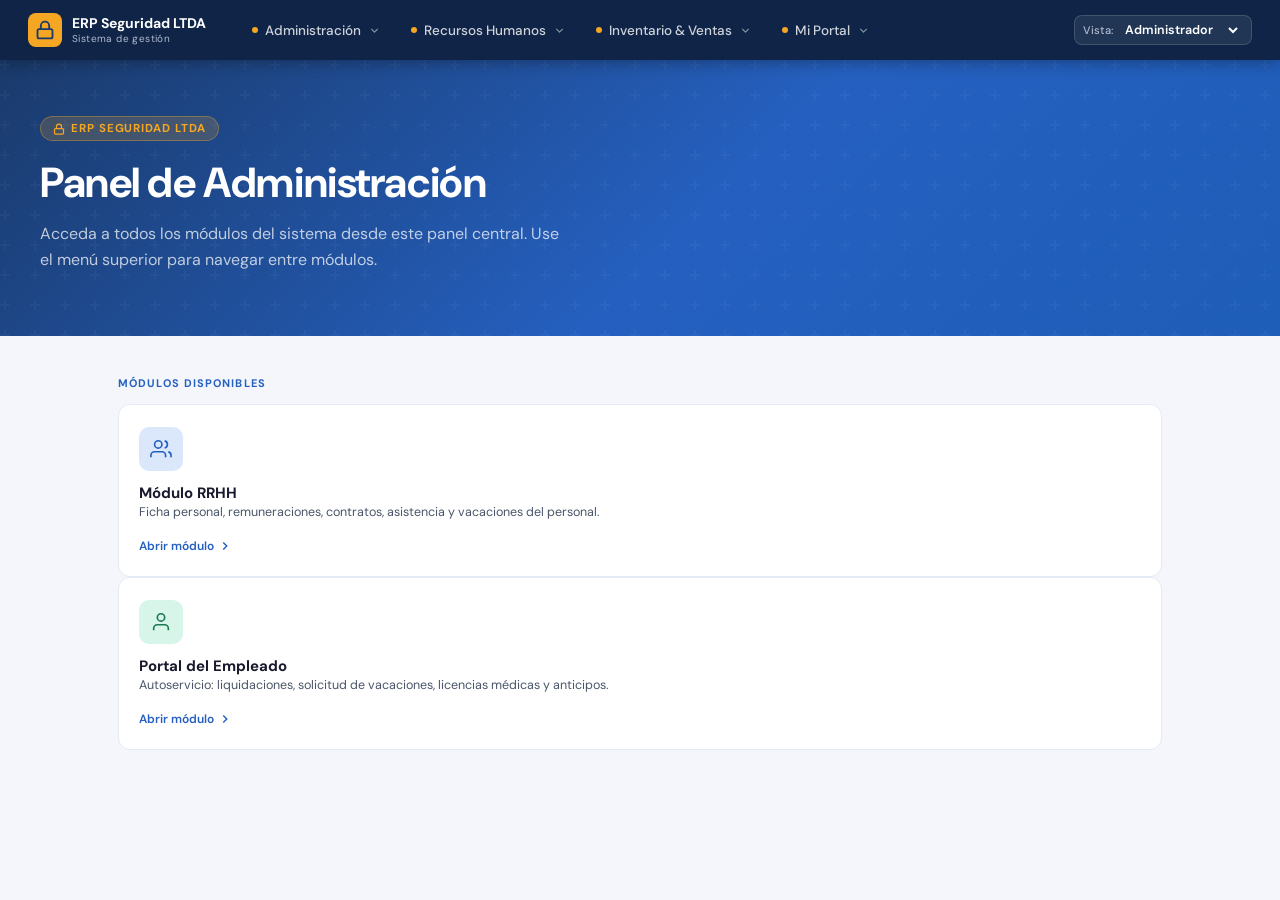
==== commit c3e98817: "modulo empleado terminado" ====
--- a/index.html
+++ b/index.html
@@ -121,6 +121,7 @@
   <main class="main">
 
     <p class="section-label" id="gridLabel">Módulos disponibles</p>
+
     <!-- RRHH -->
       <a class="module-card" href="modulo_rrhh.html" data-roles="admin rrhh">
         <div class="mc-icon blue">
@@ -129,6 +130,21 @@
         <div>
           <div class="mc-title">Módulo RRHH</div>
           <div class="mc-desc">Ficha personal, remuneraciones, contratos, asistencia y vacaciones del personal.</div>
+        </div>
+        <div class="mc-arrow">
+          Abrir módulo
+          <svg width="14" height="14" viewBox="0 0 24 24" fill="none" stroke="currentColor" stroke-width="2.5"><polyline points="9 18 15 12 9 6"/></svg>
+        </div>
+      </a>
+
+      <!-- Portal Empleado -->
+      <a class="module-card" href="portal_empleado.html" data-roles="admin rrhh empleado">
+        <div class="mc-icon green">
+          <svg width="22" height="22" viewBox="0 0 24 24" fill="none" stroke="currentColor" stroke-width="1.8"><path d="M20 21v-2a4 4 0 0 0-4-4H8a4 4 0 0 0-4 4v2"/><circle cx="12" cy="7" r="4"/></svg>
+        </div>
+        <div>
+          <div class="mc-title">Portal del Empleado</div>
+          <div class="mc-desc">Autoservicio: liquidaciones, solicitud de vacaciones, licencias médicas y anticipos.</div>
         </div>
         <div class="mc-arrow">
           Abrir módulo
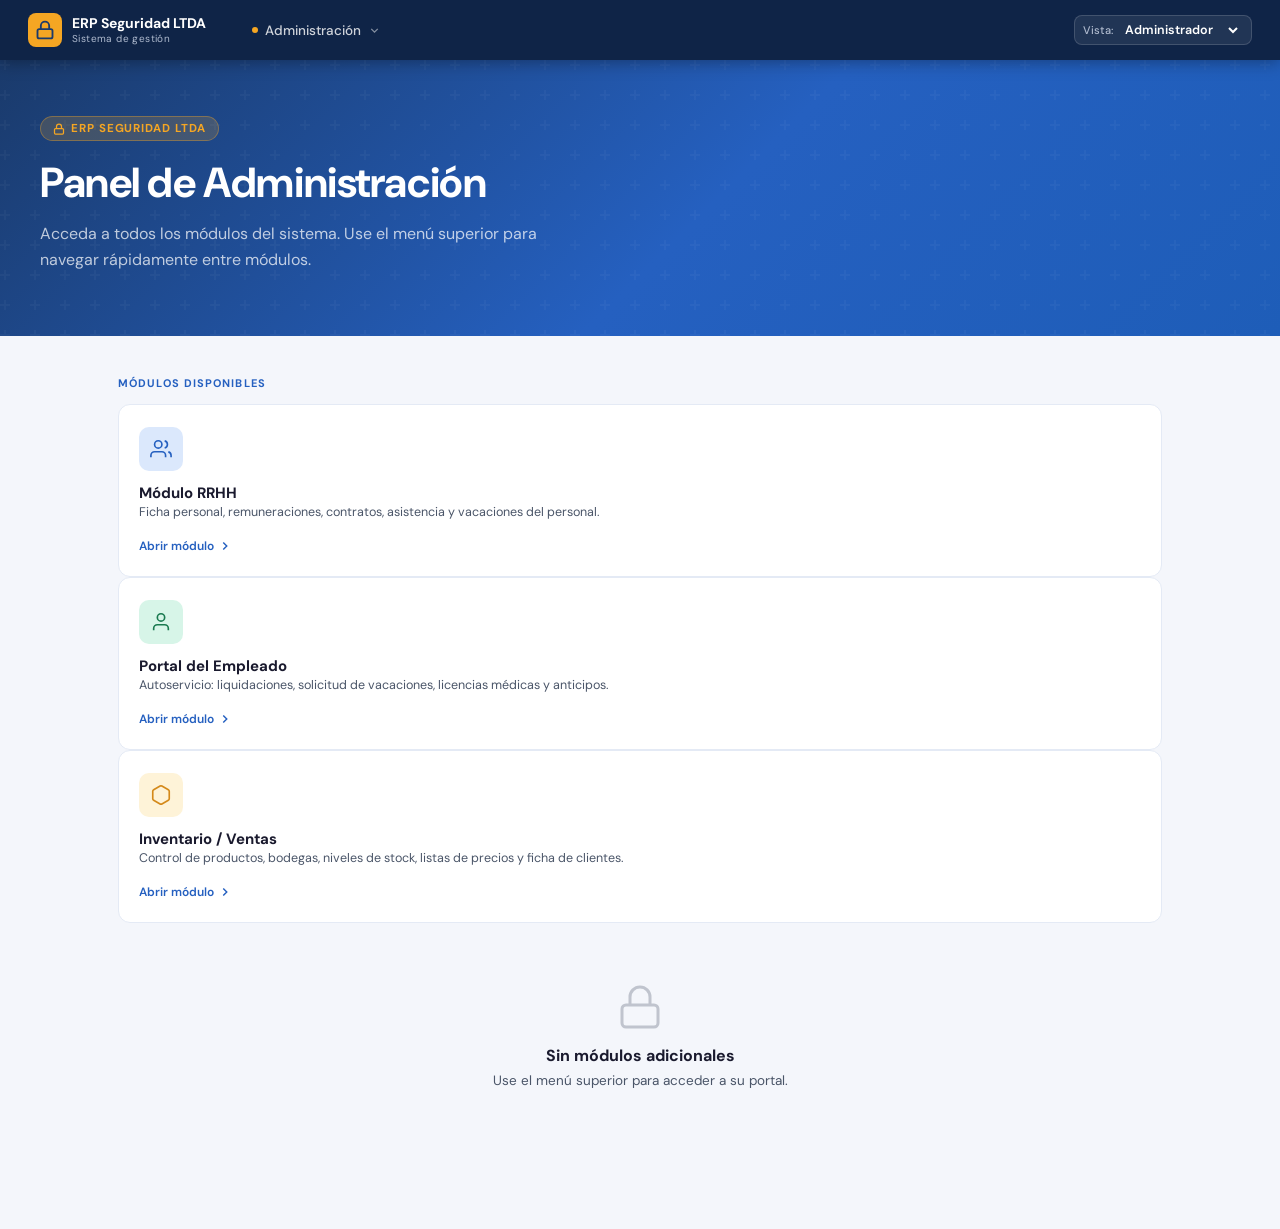
==== commit 97d0d208: "Sprint 3 terminado con algunos bugs corregidos" ====
--- a/index.html
+++ b/index.html
@@ -28,7 +28,6 @@
       </div>
     </a>
 
-    <!-- Módulos por rol (se muestran / ocultan vía JS) -->
     <nav class="tb-nav" id="tbNav">
 
       <!-- Administrador -->
@@ -41,7 +40,23 @@
         <div class="tb-dropdown">
           <div class="dd-header"><span class="dd-role-badge"><span class="dot"></span>Administrador</span></div>
           <div class="dd-items">
+            <a class="dd-item" href="modulo_rrhh.html">
+              <div class="dd-item-icon blue"><svg width="16" height="16" viewBox="0 0 24 24" fill="none" stroke="currentColor" stroke-width="2"><path d="M17 21v-2a4 4 0 0 0-4-4H5a4 4 0 0 0-4 4v2"/><circle cx="9" cy="7" r="4"/></svg></div>
+              <div class="dd-item-text"><span class="dd-item-name">Recursos Humanos</span><span class="dd-item-desc">Personal, remuneraciones, contratos</span></div>
+            </a>
+            <a class="dd-item" href="portal_empleado.html">
+              <div class="dd-item-icon green"><svg width="16" height="16" viewBox="0 0 24 24" fill="none" stroke="currentColor" stroke-width="2"><path d="M20 21v-2a4 4 0 0 0-4-4H8a4 4 0 0 0-4 4v2"/><circle cx="12" cy="7" r="4"/></svg></div>
+              <div class="dd-item-text"><span class="dd-item-name">Portal Empleado</span><span class="dd-item-desc">Liquidaciones, vacaciones, asistencia</span></div>
+            </a>
             <div class="dd-divider"></div>
+            <a class="dd-item" href="modulo_inventario.html">
+              <div class="dd-item-icon amber"><svg width="16" height="16" viewBox="0 0 24 24" fill="none" stroke="currentColor" stroke-width="2"><path d="M21 16V8a2 2 0 0 0-1-1.73L13 2.27a2 2 0 0 0-2 0L4 6.27A2 2 0 0 0 3 8v8a2 2 0 0 0 1 1.73L11 21.73a2 2 0 0 0 2 0l7-4A2 2 0 0 0 21 16z"/></svg></div>
+              <div class="dd-item-text"><span class="dd-item-name">Inventario / Ventas</span><span class="dd-item-desc">Stock, bodegas, precios, clientes</span></div>
+            </a>
+            <a class="dd-item" href="portal_ventas.html">
+              <div class="dd-item-icon violet"><svg width="16" height="16" viewBox="0 0 24 24" fill="none" stroke="currentColor" stroke-width="2"><circle cx="9" cy="21" r="1"/><circle cx="20" cy="21" r="1"/><path d="M1 1h4l2.68 13.39a2 2 0 0 0 2 1.61h9.72a2 2 0 0 0 2-1.61L23 6H6"/></svg></div>
+              <div class="dd-item-text"><span class="dd-item-name">Portal Cliente</span><span class="dd-item-desc">Catálogo, pedidos, disponibilidad</span></div>
+            </a>
           </div>
         </div>
       </div>
@@ -56,6 +71,14 @@
         <div class="tb-dropdown">
           <div class="dd-header"><span class="dd-role-badge"><span class="dot"></span>RRHH</span></div>
           <div class="dd-items">
+            <a class="dd-item" href="modulo_rrhh.html">
+              <div class="dd-item-icon blue"><svg width="16" height="16" viewBox="0 0 24 24" fill="none" stroke="currentColor" stroke-width="2"><path d="M17 21v-2a4 4 0 0 0-4-4H5a4 4 0 0 0-4 4v2"/><circle cx="9" cy="7" r="4"/></svg></div>
+              <div class="dd-item-text"><span class="dd-item-name">Módulo RRHH</span><span class="dd-item-desc">Ficha personal, remuneraciones, contratos</span></div>
+            </a>
+            <a class="dd-item" href="portal_empleado.html">
+              <div class="dd-item-icon green"><svg width="16" height="16" viewBox="0 0 24 24" fill="none" stroke="currentColor" stroke-width="2"><path d="M20 21v-2a4 4 0 0 0-4-4H8a4 4 0 0 0-4 4v2"/><circle cx="12" cy="7" r="4"/></svg></div>
+              <div class="dd-item-text"><span class="dd-item-name">Portal Empleado</span><span class="dd-item-desc">Autoservicio del personal</span></div>
+            </a>
           </div>
         </div>
       </div>
@@ -70,6 +93,14 @@
         <div class="tb-dropdown">
           <div class="dd-header"><span class="dd-role-badge"><span class="dot"></span>Ventas / Bodega</span></div>
           <div class="dd-items">
+            <a class="dd-item" href="modulo_inventario.html">
+              <div class="dd-item-icon amber"><svg width="16" height="16" viewBox="0 0 24 24" fill="none" stroke="currentColor" stroke-width="2"><path d="M21 16V8a2 2 0 0 0-1-1.73L13 2.27a2 2 0 0 0-2 0L4 6.27A2 2 0 0 0 3 8v8a2 2 0 0 0 1 1.73L11 21.73a2 2 0 0 0 2 0l7-4A2 2 0 0 0 21 16z"/></svg></div>
+              <div class="dd-item-text"><span class="dd-item-name">Inventario / Ventas</span><span class="dd-item-desc">Productos, bodegas, stock, precios</span></div>
+            </a>
+            <a class="dd-item" href="portal_ventas.html">
+              <div class="dd-item-icon violet"><svg width="16" height="16" viewBox="0 0 24 24" fill="none" stroke="currentColor" stroke-width="2"><circle cx="9" cy="21" r="1"/><circle cx="20" cy="21" r="1"/><path d="M1 1h4l2.68 13.39a2 2 0 0 0 2 1.61h9.72a2 2 0 0 0 2-1.61L23 6H6"/></svg></div>
+              <div class="dd-item-text"><span class="dd-item-name">Portal Cliente</span><span class="dd-item-desc">Catálogo y pedidos en línea</span></div>
+            </a>
           </div>
         </div>
       </div>
@@ -84,6 +115,10 @@
         <div class="tb-dropdown">
           <div class="dd-header"><span class="dd-role-badge"><span class="dot"></span>Empleado</span></div>
           <div class="dd-items">
+            <a class="dd-item" href="portal_empleado.html">
+              <div class="dd-item-icon green"><svg width="16" height="16" viewBox="0 0 24 24" fill="none" stroke="currentColor" stroke-width="2"><path d="M20 21v-2a4 4 0 0 0-4-4H8a4 4 0 0 0-4 4v2"/><circle cx="12" cy="7" r="4"/></svg></div>
+              <div class="dd-item-text"><span class="dd-item-name">Portal del Empleado</span><span class="dd-item-desc">Liquidaciones, vacaciones, licencias</span></div>
+            </a>
           </div>
         </div>
       </div>
@@ -152,6 +187,21 @@
         </div>
       </a>
 
+      <!-- Inventario -->
+      <a class="module-card" href="modulo_inventario.html" data-roles="admin ventas">
+        <div class="mc-icon amber">
+          <svg width="22" height="22" viewBox="0 0 24 24" fill="none" stroke="currentColor" stroke-width="1.8"><path d="M21 16V8a2 2 0 0 0-1-1.73L13 2.27a2 2 0 0 0-2 0L4 6.27A2 2 0 0 0 3 8v8a2 2 0 0 0 1 1.73L11 21.73a2 2 0 0 0 2 0l7-4A2 2 0 0 0 21 16z"/></svg>
+        </div>
+        <div>
+          <div class="mc-title">Inventario / Ventas</div>
+          <div class="mc-desc">Control de productos, bodegas, niveles de stock, listas de precios y ficha de clientes.</div>
+        </div>
+        <div class="mc-arrow">
+          Abrir módulo
+          <svg width="14" height="14" viewBox="0 0 24 24" fill="none" stroke="currentColor" stroke-width="2.5"><polyline points="9 18 15 12 9 6"/></svg>
+        </div>
+      </a>
+
     <div class="modules-grid" id="modulesGrid">
 
      
@@ -169,6 +219,9 @@
 
   <script>
     const roleConfig = {
+      admin:    { title: 'Panel de Administración',     desc: 'Acceda a todos los módulos del sistema. Use el menú superior para navegar rápidamente entre módulos.' },
+      rrhh:     { title: 'Panel de Recursos Humanos',   desc: 'Gestione el personal, remuneraciones y el portal del empleado desde aquí.' },
+      ventas:   { title: 'Panel de Inventario & Ventas',desc: 'Controle el inventario, stock y el portal de clientes desde un solo lugar.' },
       empleado: { title: 'Mi Portal',                   desc: 'Acceda a su información personal, liquidaciones, vacaciones y más.' },
     };
 
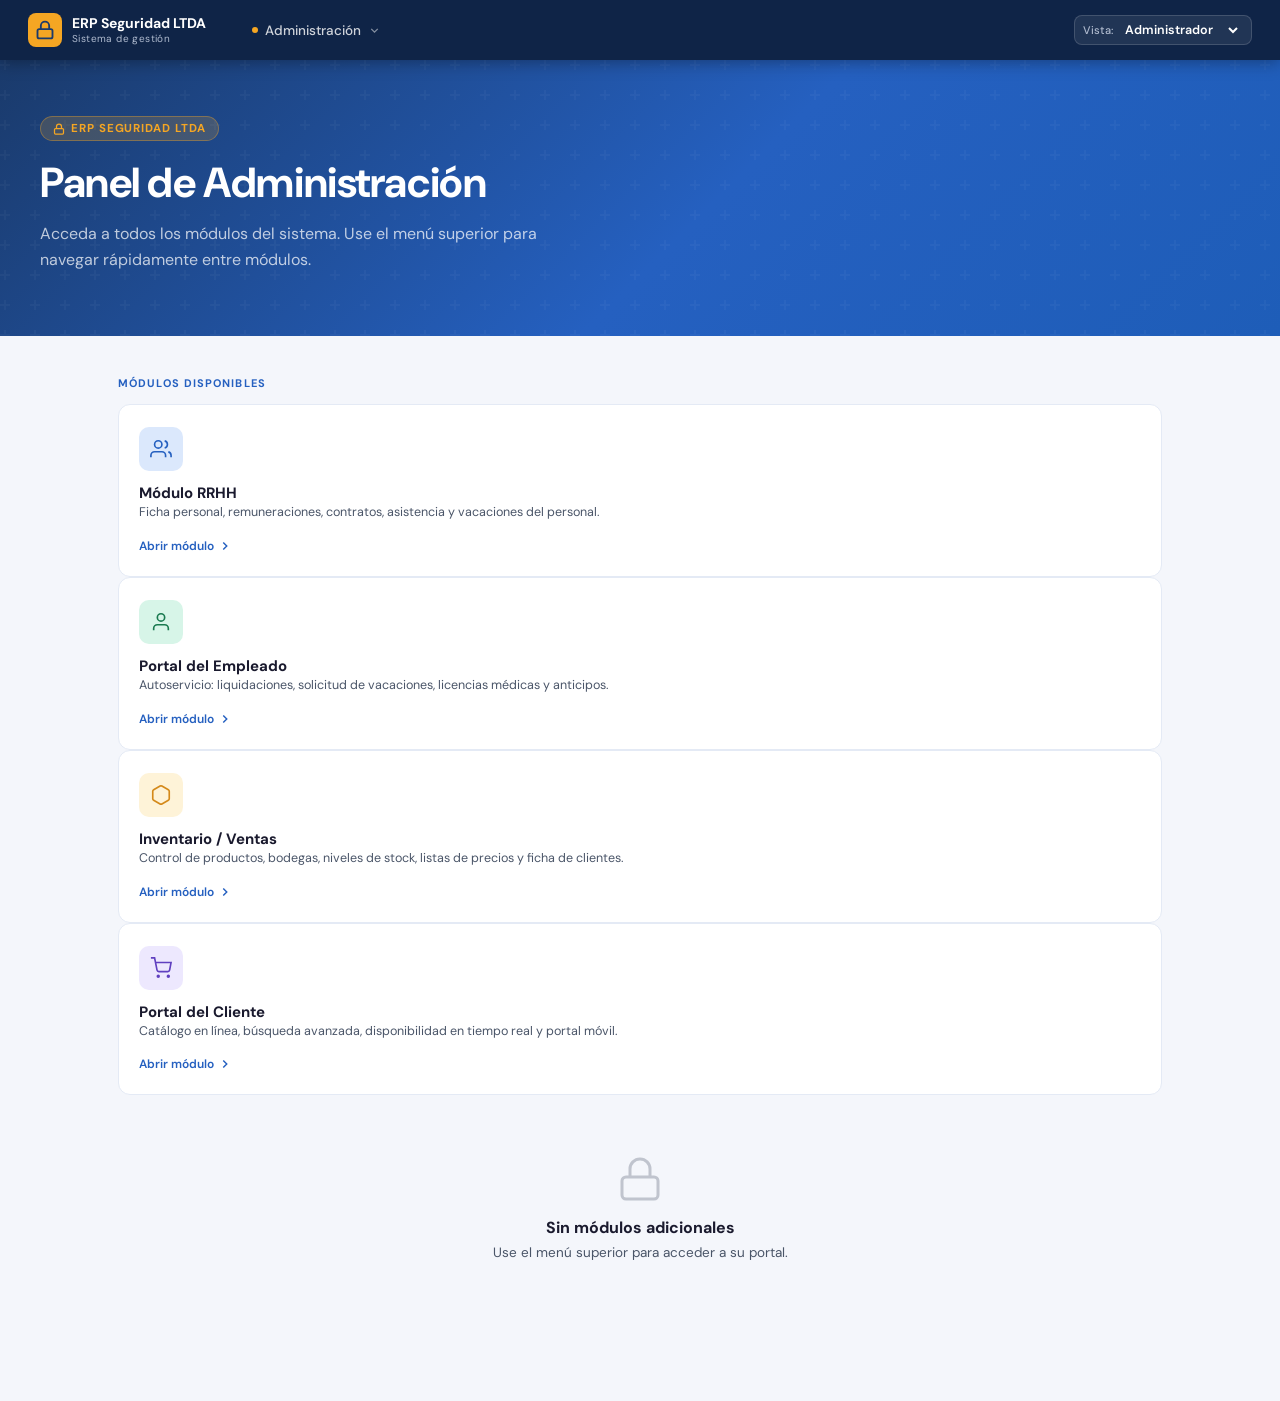
==== commit 67e389eb: "Sprint 4 terminado" ====
--- a/index.html
+++ b/index.html
@@ -202,6 +202,21 @@
         </div>
       </a>
 
+      <!-- Portal Ventas -->
+      <a class="module-card" href="portal_ventas.html" data-roles="admin ventas">
+        <div class="mc-icon violet">
+          <svg width="22" height="22" viewBox="0 0 24 24" fill="none" stroke="currentColor" stroke-width="1.8"><circle cx="9" cy="21" r="1"/><circle cx="20" cy="21" r="1"/><path d="M1 1h4l2.68 13.39a2 2 0 0 0 2 1.61h9.72a2 2 0 0 0 2-1.61L23 6H6"/></svg>
+        </div>
+        <div>
+          <div class="mc-title">Portal del Cliente</div>
+          <div class="mc-desc">Catálogo en línea, búsqueda avanzada, disponibilidad en tiempo real y portal móvil.</div>
+        </div>
+        <div class="mc-arrow">
+          Abrir módulo
+          <svg width="14" height="14" viewBox="0 0 24 24" fill="none" stroke="currentColor" stroke-width="2.5"><polyline points="9 18 15 12 9 6"/></svg>
+        </div>
+      </a>
+
     <div class="modules-grid" id="modulesGrid">
 
      
